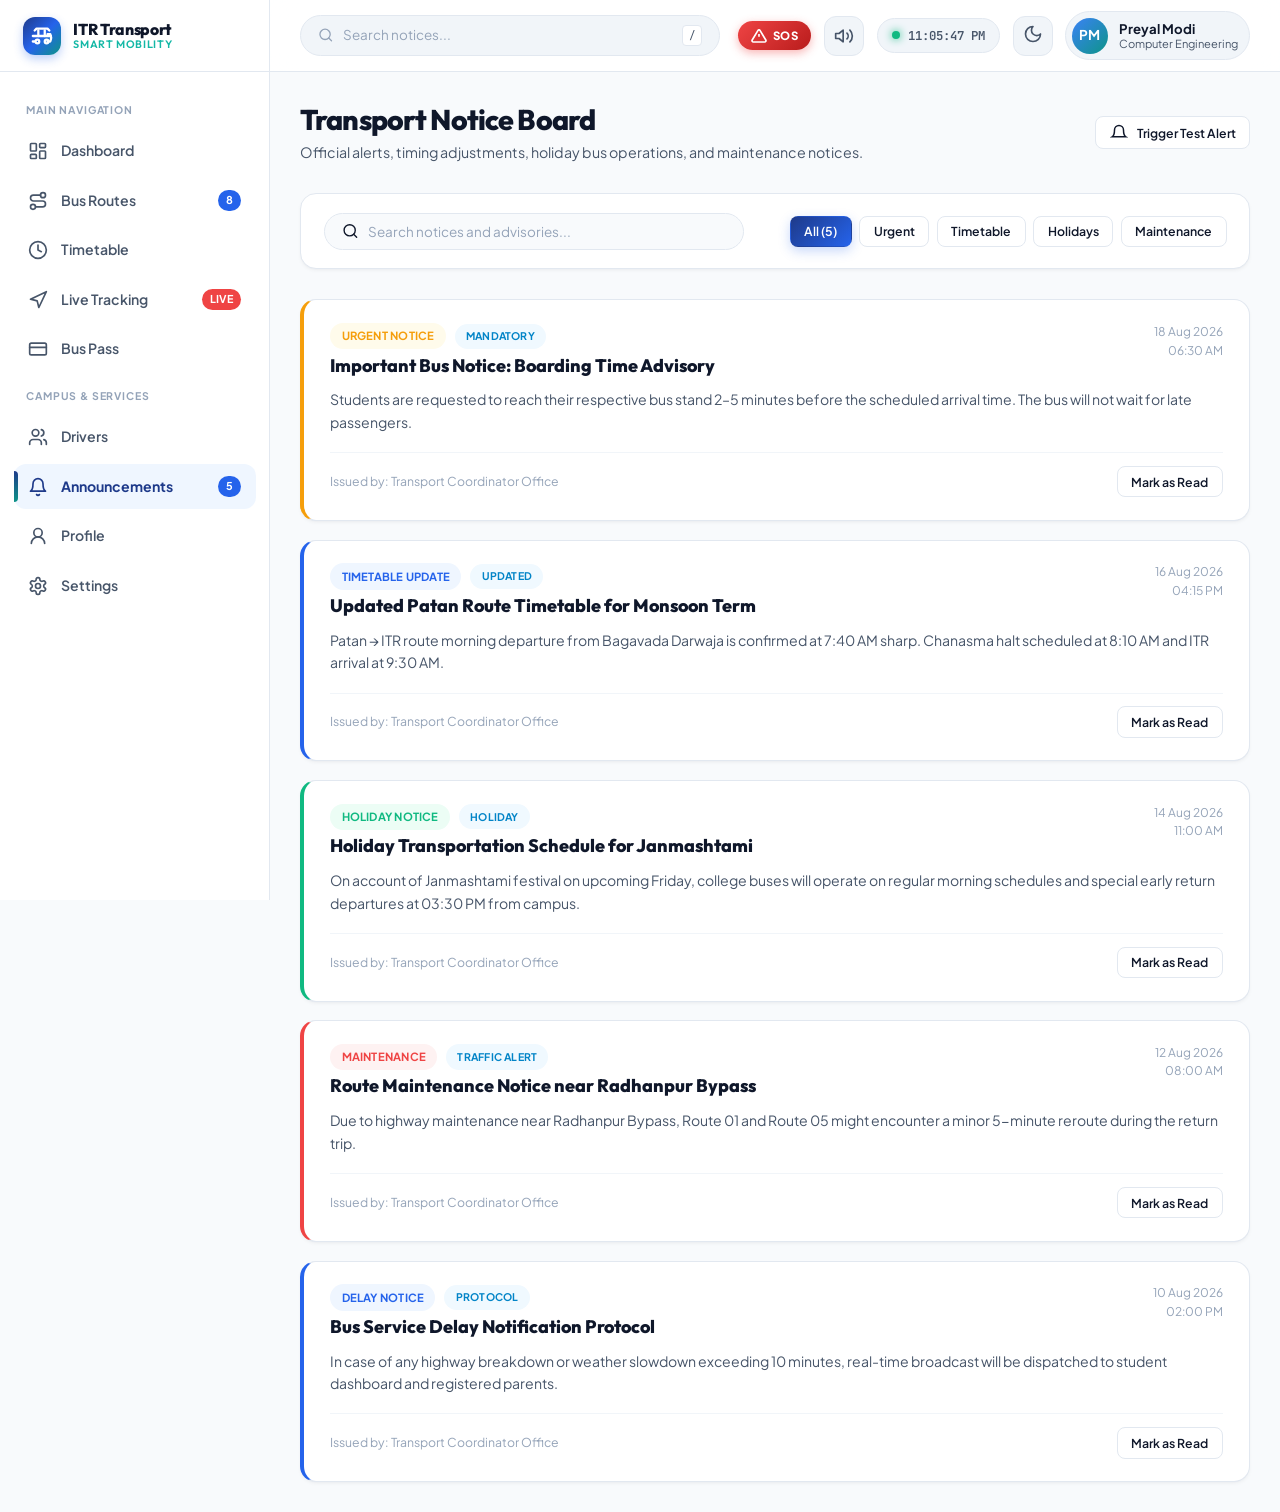
==== announcements.html @ 376e0df1 "Baseline: original Smart College Transport" ====
<!DOCTYPE html>
<html lang="en">
<head>
    <meta charset="UTF-8">
    <meta name="viewport" content="width=device-width, initial-scale=1.0">
    <title>Transport Announcements - Smart College Transport Management</title>
    <meta name="description" content="Official college bus transportation circulars, timetable revisions, route advisories, and holiday schedules.">
    
    <!-- CSS Stylesheets -->
    <link rel="stylesheet" href="css/style.css">
    <link rel="stylesheet" href="css/dashboard.css">
    <link rel="stylesheet" href="css/responsive.css">
</head>
<body>
    <div class="app-container">
        <!-- Sidebar Navigation -->
        <aside class="sidebar">
            <div class="sidebar-header">
                <a href="index.html" class="brand-badge">
                    <div class="brand-icon">
                        <svg xmlns="http://www.w3.org/2000/svg" width="22" height="22" viewBox="0 0 24 24" fill="none" stroke="currentColor" stroke-width="2.5" stroke-linecap="round" stroke-linejoin="round"><path d="M8 6v6"></path><path d="M15 6v6"></path><path d="M2 12h19.6"></path><path d="M18 18h3s.5-1.7.8-2.8c.1-.4.2-.8.2-1.2 0-.4-.1-.8-.2-1.2l-.8-2.8H18"></path><path d="M4 18H2"></path><path d="m4 6 2-2h12l2 2"></path><circle cx="7" cy="18" r="2"></circle><circle cx="17" cy="18" r="2"></circle></svg>
                    </div>
                    <div class="brand-text">
                        <span class="brand-title">ITR Transport</span>
                        <span class="brand-subtitle">Smart Mobility</span>
                    </div>
                </a>
            </div>

            <nav class="sidebar-nav">
                <div class="nav-section-title">Main Navigation</div>
                <a href="index.html" class="nav-link">
                    <svg xmlns="http://www.w3.org/2000/svg" width="20" height="20" viewBox="0 0 24 24" fill="none" stroke="currentColor" stroke-width="2" stroke-linecap="round" stroke-linejoin="round"><rect width="7" height="9" x="3" y="3" rx="1"></rect><rect width="7" height="5" x="14" y="3" rx="1"></rect><rect width="7" height="9" x="14" y="12" rx="1"></rect><rect width="7" height="5" x="3" y="16" rx="1"></rect></svg>
                    <span>Dashboard</span>
                </a>
                <a href="routes.html" class="nav-link">
                    <svg xmlns="http://www.w3.org/2000/svg" width="20" height="20" viewBox="0 0 24 24" fill="none" stroke="currentColor" stroke-width="2" stroke-linecap="round" stroke-linejoin="round"><circle cx="6" cy="19" r="3"></circle><path d="M9 19h8.5a3.5 3.5 0 0 0 0-7h-11a3.5 3.5 0 0 1 0-7H15"></path><circle cx="18" cy="5" r="3"></circle></svg>
                    <span>Bus Routes</span>
                    <span class="nav-badge">8</span>
                </a>
                <a href="timetable.html" class="nav-link">
                    <svg xmlns="http://www.w3.org/2000/svg" width="20" height="20" viewBox="0 0 24 24" fill="none" stroke="currentColor" stroke-width="2" stroke-linecap="round" stroke-linejoin="round"><circle cx="12" cy="12" r="10"></circle><polyline points="12 6 12 12 16 14"></polyline></svg>
                    <span>Timetable</span>
                </a>
                <a href="tracking.html" class="nav-link">
                    <svg xmlns="http://www.w3.org/2000/svg" width="20" height="20" viewBox="0 0 24 24" fill="none" stroke="currentColor" stroke-width="2" stroke-linecap="round" stroke-linejoin="round"><polygon points="3 11 22 2 13 21 11 13 3 11"></polygon></svg>
                    <span>Live Tracking</span>
                    <span class="nav-badge live-pulse">LIVE</span>
                </a>
                <a href="bus-pass.html" class="nav-link">
                    <svg xmlns="http://www.w3.org/2000/svg" width="20" height="20" viewBox="0 0 24 24" fill="none" stroke="currentColor" stroke-width="2" stroke-linecap="round" stroke-linejoin="round"><rect width="20" height="14" x="2" y="5" rx="2"></rect><line x1="2" x2="22" y1="10" y2="10"></line></svg>
                    <span>Bus Pass</span>
                </a>

                <div class="nav-section-title">Campus & Services</div>
                <a href="drivers.html" class="nav-link">
                    <svg xmlns="http://www.w3.org/2000/svg" width="20" height="20" viewBox="0 0 24 24" fill="none" stroke="currentColor" stroke-width="2" stroke-linecap="round" stroke-linejoin="round"><path d="M16 21v-2a4 4 0 0 0-4-4H6a4 4 0 0 0-4 4v2"></path><circle cx="9" cy="7" r="4"></circle><path d="M22 21v-2a4 4 0 0 0-3-3.87"></path><path d="M16 3.13a4 4 0 0 1 0 7.75"></path></svg>
                    <span>Drivers</span>
                </a>
                <a href="announcements.html" class="nav-link active">
                    <svg xmlns="http://www.w3.org/2000/svg" width="20" height="20" viewBox="0 0 24 24" fill="none" stroke="currentColor" stroke-width="2" stroke-linecap="round" stroke-linejoin="round"><path d="M6 8a6 6 0 0 1 12 0c0 7 3 9 3 9H3s3-2 3-9"></path><path d="M10.3 21a1.94 1.94 0 0 0 3.4 0"></path></svg>
                    <span>Announcements</span>
                    <span class="nav-badge">5</span>
                </a>
                <a href="profile.html" class="nav-link">
                    <svg xmlns="http://www.w3.org/2000/svg" width="20" height="20" viewBox="0 0 24 24" fill="none" stroke="currentColor" stroke-width="2" stroke-linecap="round" stroke-linejoin="round"><circle cx="12" cy="8" r="5"></circle><path d="M20 21a8 8 0 1 0-16 0"></path></svg>
                    <span>Profile</span>
                </a>
                <a href="settings.html" class="nav-link">
                    <svg xmlns="http://www.w3.org/2000/svg" width="20" height="20" viewBox="0 0 24 24" fill="none" stroke="currentColor" stroke-width="2" stroke-linecap="round" stroke-linejoin="round"><path d="M12.22 2h-.44a2 2 0 0 0-2 2v.18a2 2 0 0 1-1 1.73l-.43.25a2 2 0 0 1-2 0l-.15-.08a2 2 0 0 0-2.73.73l-.22.38a2 2 0 0 0 .73 2.73l.15.1a2 2 0 0 1 1 1.72v.51a2 2 0 0 1-1 1.74l-.15.09a2 2 0 0 0-.73 2.73l.22.38a2 2 0 0 0 2.73.73l.15-.08a2 2 0 0 1 2 0l.43.25a2 2 0 0 1 1 1.73V20a2 2 0 0 0 2 2h.44a2 2 0 0 0 2-2v-.18a2 2 0 0 1 1-1.73l.43-.25a2 2 0 0 1 2 0l.15.08a2 2 0 0 0 2.73-.73l.22-.39a2 2 0 0 0-.73-2.73l-.15-.08a2 2 0 0 1-1-1.74v-.5a2 2 0 0 1 1-1.74l.15-.09a2 2 0 0 0 .73-2.73l-.22-.38a2 2 0 0 0-2.73-.73l-.15.08a2 2 0 0 1-2 0l-.43-.25a2 2 0 0 1-1-1.73V4a2 2 0 0 0-2-2z"></path><circle cx="12" cy="12" r="3"></circle></svg>
                    <span>Settings</span>
                </a>
            </nav>
        </aside>

        <!-- Main Content -->
        <div class="main-wrapper">
            <!-- Header -->
            <header class="top-header">
                <div class="header-left">
                    <button class="menu-toggle-btn" aria-label="Toggle Navigation Menu">
                        <svg xmlns="http://www.w3.org/2000/svg" width="22" height="22" viewBox="0 0 24 24" fill="none" stroke="currentColor" stroke-width="2" stroke-linecap="round" stroke-linejoin="round"><line x1="4" x2="20" y1="12" y2="12"></line><line x1="4" x2="20" y1="6" y2="6"></line><line x1="4" x2="20" y1="18" y2="18"></line></svg>
                    </button>
                    <div class="global-search-bar trigger-search-modal">
                        <div class="search-input-wrapper">
                            <svg xmlns="http://www.w3.org/2000/svg" width="18" height="18" viewBox="0 0 24 24" fill="none" stroke="currentColor" stroke-width="2" stroke-linecap="round" stroke-linejoin="round" class="search-icon"><circle cx="11" cy="11" r="8"></circle><path d="m21 21-4.3-4.3"></path></svg>
                            <span class="search-input" style="color: var(--text-subtle);">Search notices...</span>
                            <span class="search-shortcut">/</span>
                        </div>
                    </div>
                </div>

                <div class="header-right">
                    <!-- SOS Safety Button -->
                    <button class="sos-header-btn trigger-sos-modal" aria-label="Emergency SOS">
                        <svg xmlns="http://www.w3.org/2000/svg" width="16" height="16" viewBox="0 0 24 24" fill="none" stroke="currentColor" stroke-width="2.5"><path d="M10.29 3.86 1.82 18a2 2 0 0 0 1.71 3h16.94a2 2 0 0 0 1.71-3L13.71 3.86a2 2 0 0 0-3.42 0z"></path><line x1="12" y1="9" x2="12" y2="13"></line><line x1="12" y1="17" x2="12.01" y2="17"></line></svg>
                        <span>SOS</span>
                    </button>

                    <!-- Audio Synth Mute Toggle -->
                    <button id="headerAudioToggleBtn" class="header-action-btn" aria-label="Toggle Sound & Voice">
                        <svg xmlns="http://www.w3.org/2000/svg" width="20" height="20" viewBox="0 0 24 24" fill="none" stroke="currentColor" stroke-width="2" stroke-linecap="round" stroke-linejoin="round"><polygon points="11 5 6 9 2 9 2 15 6 15 11 19 11 5"></polygon><path d="M15.54 8.46a5 5 0 0 1 0 7.07"></path></svg>
                    </button>

                    <div class="live-clock-pill">
                        <span class="pulse-dot"></span>
                        <span id="liveClockDisplay">07:40:00 AM</span>
                    </div>
                    <button class="header-action-btn theme-toggle-btn" aria-label="Toggle Theme">
                        <span class="theme-icon">
                            <svg xmlns="http://www.w3.org/2000/svg" width="20" height="20" viewBox="0 0 24 24" fill="none" stroke="currentColor" stroke-width="2" stroke-linecap="round" stroke-linejoin="round"><path d="M12 3a6 6 0 0 0 9 9 9 9 0 1 1-9-9Z"></path></svg>
                        </span>
                    </button>
                    <a href="profile.html" class="header-profile-btn">
                        <div class="avatar-circle header-student-avatar">PM</div>
                        <div class="profile-meta">
                            <div class="profile-name header-student-name">Preyal Modi</div>
                            <div class="profile-role header-student-role">Computer Engineering</div>
                        </div>
                    </a>
                </div>
            </header>

            <!-- Announcements Page Body -->
            <main class="page-content">
                <div class="page-header">
                    <div class="page-title-group">
                        <h1>
                            <span>Transport Notice Board</span>
                        </h1>
                        <p class="page-subtitle">Official alerts, timing adjustments, holiday bus operations, and maintenance notices.</p>
                    </div>

                    <div class="page-actions">
                        <button onclick="if(window.AppAudio) AppAudio.playArrivalChime(); showToast('Notification Test', 'Sample push notification received successfully!', 'success');" class="btn btn-secondary btn-sm">
                            <svg xmlns="http://www.w3.org/2000/svg" width="16" height="16" viewBox="0 0 24 24" fill="none" stroke="currentColor" stroke-width="2"><path d="M6 8a6 6 0 0 1 12 0c0 7 3 9 3 9H3s3-2 3-9"></path></svg>
                            <span>Trigger Test Alert</span>
                        </button>
                    </div>
                </div>

                <!-- Category Filters & Search -->
                <div class="card" style="margin-bottom: 2rem;">
                    <div class="card-body" style="padding: 1.25rem 1.5rem; display: flex; gap: 1rem; flex-wrap: wrap; align-items: center; justify-content: space-between;">
                        <div class="search-input-wrapper" style="flex: 1; max-width: 420px; background: var(--bg-base);">
                            <svg xmlns="http://www.w3.org/2000/svg" width="18" height="18" viewBox="0 0 24 24" fill="none" stroke="currentColor" stroke-width="2" stroke-linecap="round" stroke-linejoin="round"><circle cx="11" cy="11" r="8"></circle><path d="m21 21-4.3-4.3"></path></svg>
                            <input type="text" id="announcementSearchInput" class="search-input" placeholder="Search notices and advisories...">
                        </div>

                        <div style="display: flex; gap: 0.5rem; flex-wrap: wrap;" id="categoryFilterBtns">
                            <button class="btn btn-sm btn-primary cat-btn" data-cat="all">All (5)</button>
                            <button class="btn btn-sm btn-secondary cat-btn" data-cat="Urgent Notice">Urgent</button>
                            <button class="btn btn-sm btn-secondary cat-btn" data-cat="Timetable Update">Timetable</button>
                            <button class="btn btn-sm btn-secondary cat-btn" data-cat="Holiday Notice">Holidays</button>
                            <button class="btn btn-sm btn-secondary cat-btn" data-cat="Maintenance">Maintenance</button>
                        </div>
                    </div>
                </div>

                <!-- Announcements List -->
                <div id="announcementsListContainer" style="display: flex; flex-direction: column; gap: 1.25rem;">
                    <!-- Populated by JS below -->
                </div>
            </main>
        </div>
    </div>

    <!-- Scripts -->
    <script src="js/storage.js"></script>
    <script src="js/audio.js"></script>
    <script src="js/app.js"></script>
    <script>
        document.addEventListener('DOMContentLoaded', () => {
            const announcements = AppStorage.getAnnouncements();
            const container = document.getElementById('announcementsListContainer');
            const searchInput = document.getElementById('announcementSearchInput');
            const catBtns = document.querySelectorAll('.cat-btn');

            let currentCat = 'all';

            function renderAnnouncements(list) {
                if (!container) return;

                if (list.length === 0) {
                    container.innerHTML = `
                        <div style="padding: 3rem; text-align: center; color: var(--text-muted); background: var(--bg-surface); border: 1px dashed var(--border-color); border-radius: var(--radius-lg);">
                            No announcements found for this filter.
                        </div>
                    `;
                    return;
                }

                container.innerHTML = list.map(item => {
                    let borderCol = '#2563eb';
                    let badgeClass = 'badge-primary';

                    if (item.priority === 'High') {
                        borderCol = '#f59e0b';
                        badgeClass = 'badge-warning';
                    } else if (item.type === 'success') {
                        borderCol = '#10b981';
                        badgeClass = 'badge-success';
                    } else if (item.type === 'alert') {
                        borderCol = '#ef4444';
                        badgeClass = 'badge-danger';
                    }

                    return `
                        <div class="card" style="border-left: 4px solid ${borderCol};">
                            <div class="card-body" style="padding: 1.5rem 1.75rem;">
                                <div style="display: flex; align-items: flex-start; justify-content: space-between; gap: 1rem; margin-bottom: 0.75rem; flex-wrap: wrap;">
                                    <div>
                                        <div style="display: flex; align-items: center; gap: 0.6rem; margin-bottom: 0.35rem;">
                                            <span class="badge ${badgeClass}">${item.category}</span>
                                            <span class="badge badge-info" style="font-size: 0.7rem;">${item.badge}</span>
                                        </div>
                                        <h3 style="font-size: 1.2rem; font-weight: 800; color: var(--text-main);">${item.title}</h3>
                                    </div>
                                    <div style="font-size: 0.8rem; color: var(--text-subtle); text-align: right;">
                                        <div>${item.date}</div>
                                        <div>${item.time}</div>
                                    </div>
                                </div>

                                <p style="font-size: 0.94rem; color: var(--text-muted); line-height: 1.6; margin-bottom: 1.25rem;">
                                    ${item.content}
                                </p>

                                <div style="display: flex; align-items: center; justify-content: space-between; border-top: 1px solid var(--border-light); padding-top: 0.85rem; font-size: 0.82rem; color: var(--text-subtle);">
                                    <span>Issued by: Transport Coordinator Office</span>
                                    <button class="btn btn-secondary btn-sm" onclick="if(window.AppAudio) AppAudio.playClick(); showToast('Announcement Saved', 'Saved notice ${item.id} to your read list', 'success')">
                                        Mark as Read
                                    </button>
                                </div>
                            </div>
                        </div>
                    `;
                }).join('');
            }

            function filterAnnouncements() {
                const query = (searchInput ? searchInput.value : '').toLowerCase().trim();
                const filtered = announcements.filter(item => {
                    const matchesCat = currentCat === 'all' || item.category === currentCat;
                    const matchesQuery = item.title.toLowerCase().includes(query) || item.content.toLowerCase().includes(query);
                    return matchesCat && matchesQuery;
                });
                renderAnnouncements(filtered);
            }

            catBtns.forEach(btn => {
                btn.addEventListener('click', () => {
                    if (window.AppAudio) AppAudio.playClick();
                    catBtns.forEach(b => b.classList.replace('btn-primary', 'btn-secondary'));
                    btn.classList.replace('btn-secondary', 'btn-primary');
                    currentCat = btn.getAttribute('data-cat');
                    filterAnnouncements();
                });
            });

            if (searchInput) searchInput.addEventListener('input', filterAnnouncements);

            renderAnnouncements(announcements);
        });
    </script>
</body>
</html>
---- css/style.css ----
/* ==========================================================================
   Smart College Transport Management System - Main Design System
   Modern, Professional, Clean UI with Light/Dark Mode Support
   ========================================================================== */

@import url('https://fonts.googleapis.com/css2?family=Outfit:wght@400;500;600;700;800&family=Plus+Jakarta+Sans:wght@400;500;600;700&family=JetBrains+Mono:wght@400;500;600&display=swap');

:root {
    /* Brand Colors - Sophisticated College Navy & Electric Emerald */
    --primary: #1e3a8a;
    --primary-light: #2563eb;
    --primary-subtle: #eff6ff;
    --primary-border: #bfdbfe;
    
    --accent: #0d9488;
    --accent-light: #14b8a6;
    --accent-subtle: #f0fdfa;
    
    --success: #10b981;
    --success-bg: #ecfdf5;
    --warning: #f59e0b;
    --warning-bg: #fffbeb;
    --danger: #ef4444;
    --danger-bg: #fef2f2;
    --info: #0284c7;
    --info-bg: #f0f9ff;

    /* Theme Neutral Scales (Light Mode Default) */
    --bg-base: #f8fafc;
    --bg-surface: #ffffff;
    --bg-surface-elevated: #ffffff;
    --bg-muted: #f1f5f9;
    --bg-subtle: #e2e8f0;

    --text-main: #0f172a;
    --text-muted: #475569;
    --text-subtle: #94a3b8;
    --text-inverse: #ffffff;

    --border-color: #e2e8f0;
    --border-light: #f1f5f9;
    --border-focus: #3b82f6;

    /* Shadows */
    --shadow-xs: 0 1px 2px 0 rgba(15, 23, 42, 0.04);
    --shadow-sm: 0 2px 4px -1px rgba(15, 23, 42, 0.06), 0 1px 2px -1px rgba(15, 23, 42, 0.04);
    --shadow-md: 0 6px 12px -2px rgba(15, 23, 42, 0.06), 0 3px 6px -3px rgba(15, 23, 42, 0.04);
    --shadow-lg: 0 12px 24px -4px rgba(15, 23, 42, 0.08), 0 6px 12px -6px rgba(15, 23, 42, 0.05);
    --shadow-glow: 0 0 20px rgba(37, 99, 235, 0.2);

    /* Radii */
    --radius-sm: 8px;
    --radius-md: 12px;
    --radius-lg: 16px;
    --radius-xl: 22px;
    --radius-full: 9999px;

    /* Typography */
    --font-heading: 'Outfit', -apple-system, BlinkMacSystemFont, 'Segoe UI', Roboto, sans-serif;
    --font-body: 'Plus Jakarta Sans', -apple-system, BlinkMacSystemFont, 'Segoe UI', Roboto, sans-serif;
    --font-mono: 'JetBrains Mono', monospace;

    /* Layout Dimensions */
    --sidebar-width: 270px;
    --sidebar-collapsed-width: 80px;
    --header-height: 72px;
    --transition-fast: 0.18s ease;
    --transition-base: 0.28s ease;
}

/* Dark Mode Overrides */
[data-theme="dark"] {
    --primary: #3b82f6;
    --primary-light: #60a5fa;
    --primary-subtle: rgba(59, 130, 246, 0.12);
    --primary-border: rgba(59, 130, 246, 0.3);

    --accent: #2dd4bf;
    --accent-light: #5eead4;
    --accent-subtle: rgba(45, 212, 191, 0.12);

    --bg-base: #0b0f19;
    --bg-surface: #111827;
    --bg-surface-elevated: #1e293b;
    --bg-muted: #1e293b;
    --bg-subtle: #334155;

    --text-main: #f8fafc;
    --text-muted: #94a3b8;
    --text-subtle: #64748b;
    --text-inverse: #0f172a;

    --border-color: #1e293b;
    --border-light: #1e293b;
    --border-focus: #60a5fa;

    --shadow-xs: 0 1px 2px 0 rgba(0, 0, 0, 0.4);
    --shadow-sm: 0 2px 6px -1px rgba(0, 0, 0, 0.45);
    --shadow-md: 0 8px 16px -2px rgba(0, 0, 0, 0.5);
    --shadow-lg: 0 16px 32px -4px rgba(0, 0, 0, 0.6);
    --shadow-glow: 0 0 24px rgba(59, 130, 246, 0.3);

    --success-bg: rgba(16, 185, 129, 0.15);
    --warning-bg: rgba(245, 158, 11, 0.15);
    --danger-bg: rgba(239, 68, 68, 0.15);
    --info-bg: rgba(2, 132, 199, 0.15);
}

/* ==========================================================================
   CSS Reset & Base
   ========================================================================== */
*, *::before, *::after {
    box-sizing: border-box;
    margin: 0;
    padding: 0;
}

html {
    font-size: 15px;
    scroll-behavior: smooth;
    -webkit-text-size-adjust: 100%;
}

body {
    font-family: var(--font-body);
    background-color: var(--bg-base);
    color: var(--text-main);
    line-height: 1.55;
    min-height: 100vh;
    display: flex;
    overflow-x: hidden;
    transition: background-color var(--transition-base), color var(--transition-base);
}

a {
    color: inherit;
    text-decoration: none;
}

button {
    font-family: inherit;
    cursor: pointer;
    border: none;
    background: none;
    outline: none;
}

input, select, textarea {
    font-family: inherit;
    font-size: inherit;
    color: inherit;
    background: transparent;
    border: none;
    outline: none;
}

h1, h2, h3, h4, h5, h6 {
    font-family: var(--font-heading);
    font-weight: 700;
    line-height: 1.25;
    color: var(--text-main);
}

/* ==========================================================================
   Layout Shell
   ========================================================================== */
.app-container {
    display: flex;
    width: 100%;
    min-height: 100vh;
    position: relative;
}

/* --------------------------------------------------------------------------
   Sidebar Navigation
   -------------------------------------------------------------------------- */
.sidebar {
    width: var(--sidebar-width);
    background-color: var(--bg-surface);
    border-right: 1px solid var(--border-color);
    display: flex;
    flex-direction: column;
    position: fixed;
    top: 0;
    bottom: 0;
    left: 0;
    z-index: 100;
    transition: transform var(--transition-base), width var(--transition-base), background-color var(--transition-base);
}

.sidebar-header {
    height: var(--header-height);
    padding: 0 1.5rem;
    display: flex;
    align-items: center;
    justify-content: space-between;
    border-bottom: 1px solid var(--border-color);
}

.brand-badge {
    display: flex;
    align-items: center;
    gap: 0.85rem;
    font-weight: 700;
    font-size: 1.15rem;
    font-family: var(--font-heading);
    color: var(--text-main);
}

.brand-icon {
    width: 38px;
    height: 38px;
    border-radius: var(--radius-md);
    background: linear-gradient(135deg, #1e3a8a 0%, #2563eb 50%, #0d9488 100%);
    display: flex;
    align-items: center;
    justify-content: center;
    color: #ffffff;
    box-shadow: 0 4px 10px rgba(37, 99, 235, 0.3);
    flex-shrink: 0;
}

.brand-text {
    display: flex;
    flex-direction: column;
    line-height: 1.15;
}

.brand-title {
    font-weight: 800;
    letter-spacing: -0.02em;
    font-size: 1.05rem;
}

.brand-subtitle {
    font-size: 0.72rem;
    font-weight: 600;
    color: var(--accent-light);
    letter-spacing: 0.06em;
    text-transform: uppercase;
}

.sidebar-nav {
    flex: 1;
    overflow-y: auto;
    padding: 1.25rem 0.9rem;
    display: flex;
    flex-direction: column;
    gap: 0.35rem;
}

.nav-section-title {
    font-size: 0.7rem;
    font-weight: 700;
    letter-spacing: 0.08em;
    text-transform: uppercase;
    color: var(--text-subtle);
    padding: 0.75rem 0.85rem 0.35rem;
}

.nav-link {
    display: flex;
    align-items: center;
    gap: 0.85rem;
    padding: 0.75rem 0.95rem;
    border-radius: var(--radius-md);
    color: var(--text-muted);
    font-weight: 600;
    font-size: 0.94rem;
    transition: all var(--transition-fast);
    position: relative;
}

.nav-link svg {
    width: 20px;
    height: 20px;
    stroke-width: 2;
    transition: transform var(--transition-fast);
}

.nav-link:hover {
    color: var(--primary-light);
    background-color: var(--primary-subtle);
    transform: translateX(3px);
}

.nav-link.active {
    color: var(--primary);
    background-color: var(--primary-subtle);
    font-weight: 700;
}

[data-theme="dark"] .nav-link.active {
    color: #60a5fa;
    background-color: rgba(59, 130, 246, 0.16);
}

.nav-link.active::before {
    content: '';
    position: absolute;
    left: 0;
    top: 15%;
    height: 70%;
    width: 4px;
    border-radius: 0 4px 4px 0;
    background: linear-gradient(to bottom, var(--primary), var(--accent));
}

.nav-badge {
    margin-left: auto;
    padding: 0.15rem 0.55rem;
    font-size: 0.72rem;
    font-weight: 700;
    border-radius: var(--radius-full);
    background-color: var(--primary-light);
    color: #ffffff;
}

.nav-badge.live-pulse {
    background-color: var(--danger);
    position: relative;
}

.sidebar-footer {
    padding: 1.1rem 1.25rem;
    border-top: 1px solid var(--border-color);
    display: flex;
    flex-direction: column;
    gap: 0.85rem;
}

.sidebar-driver-assist {
    background: linear-gradient(135deg, rgba(37, 99, 235, 0.08), rgba(13, 148, 136, 0.08));
    border: 1px dashed var(--primary-border);
    border-radius: var(--radius-md);
    padding: 0.75rem;
    display: flex;
    align-items: center;
    gap: 0.75rem;
}

.sidebar-driver-assist .help-icon {
    width: 32px;
    height: 32px;
    border-radius: var(--radius-sm);
    background-color: var(--primary-subtle);
    color: var(--primary-light);
    display: flex;
    align-items: center;
    justify-content: center;
    flex-shrink: 0;
}

.sidebar-driver-assist .help-info {
    font-size: 0.78rem;
    line-height: 1.2;
}

.sidebar-driver-assist .help-title {
    font-weight: 700;
    color: var(--text-main);
}

.sidebar-driver-assist .help-sub {
    color: var(--text-muted);
}

/* --------------------------------------------------------------------------
   Main Content Wrapper
   -------------------------------------------------------------------------- */
.main-wrapper {
    flex: 1;
    margin-left: var(--sidebar-width);
    min-height: 100vh;
    display: flex;
    flex-direction: column;
    transition: margin-left var(--transition-base);
}

/* --------------------------------------------------------------------------
   Top Navbar / Header
   -------------------------------------------------------------------------- */
.top-header {
    height: var(--header-height);
    background-color: var(--bg-surface);
    border-bottom: 1px solid var(--border-color);
    position: sticky;
    top: 0;
    z-index: 90;
    display: flex;
    align-items: center;
    justify-content: space-between;
    padding: 0 2rem;
    backdrop-filter: blur(12px);
    background-color: rgba(255, 255, 255, 0.88);
}

[data-theme="dark"] .top-header {
    background-color: rgba(17, 24, 39, 0.88);
}

.header-left {
    display: flex;
    align-items: center;
    gap: 1.25rem;
    flex: 1;
    max-width: 600px;
}

.menu-toggle-btn {
    display: none;
    width: 40px;
    height: 40px;
    border-radius: var(--radius-md);
    background-color: var(--bg-muted);
    color: var(--text-main);
    align-items: center;
    justify-content: center;
    transition: background-color var(--transition-fast);
}

.menu-toggle-btn:hover {
    background-color: var(--bg-subtle);
}

.global-search-bar {
    position: relative;
    width: 100%;
    max-width: 420px;
}

.search-input-wrapper {
    display: flex;
    align-items: center;
    background-color: var(--bg-muted);
    border: 1px solid var(--border-color);
    border-radius: var(--radius-full);
    padding: 0.55rem 1.15rem;
    gap: 0.65rem;
    transition: all var(--transition-fast);
    cursor: pointer;
}

.search-input-wrapper:hover,
.search-input-wrapper:focus-within {
    border-color: var(--primary-light);
    background-color: var(--bg-surface);
    box-shadow: 0 0 0 3px var(--primary-subtle);
}

.search-icon {
    width: 18px;
    height: 18px;
    color: var(--text-subtle);
}

.search-input {
    width: 100%;
    font-size: 0.9rem;
    color: var(--text-main);
}

.search-input::placeholder {
    color: var(--text-subtle);
}

.search-shortcut {
    font-size: 0.72rem;
    font-family: var(--font-mono);
    background-color: var(--bg-surface);
    border: 1px solid var(--border-color);
    border-radius: 4px;
    padding: 0.1rem 0.4rem;
    color: var(--text-muted);
}

.header-right {
    display: flex;
    align-items: center;
    gap: 0.85rem;
}

.live-clock-pill {
    display: flex;
    align-items: center;
    gap: 0.5rem;
    background-color: var(--bg-muted);
    border: 1px solid var(--border-color);
    border-radius: var(--radius-full);
    padding: 0.45rem 0.95rem;
    font-size: 0.82rem;
    font-weight: 600;
    color: var(--text-muted);
    font-family: var(--font-mono);
}

.live-clock-pill .pulse-dot {
    width: 8px;
    height: 8px;
    border-radius: 50%;
    background-color: var(--success);
    box-shadow: 0 0 8px var(--success);
    animation: livePulse 2s infinite;
}

@keyframes livePulse {
    0% { transform: scale(0.95); opacity: 0.8; }
    50% { transform: scale(1.3); opacity: 1; }
    100% { transform: scale(0.95); opacity: 0.8; }
}

.header-action-btn {
    width: 40px;
    height: 40px;
    border-radius: var(--radius-md);
    background-color: var(--bg-muted);
    border: 1px solid var(--border-color);
    color: var(--text-muted);
    display: flex;
    align-items: center;
    justify-content: center;
    position: relative;
    transition: all var(--transition-fast);
}

.header-action-btn:hover {
    color: var(--primary-light);
    background-color: var(--primary-subtle);
    border-color: var(--primary-border);
}

.header-action-btn .btn-badge {
    position: absolute;
    top: 6px;
    right: 6px;
    width: 8px;
    height: 8px;
    background-color: var(--danger);
    border-radius: 50%;
    box-shadow: 0 0 6px var(--danger);
}

/* SOS Emergency Button in Header */
.sos-header-btn {
    background: linear-gradient(135deg, #ef4444, #b91c1c);
    color: #ffffff !important;
    font-weight: 800;
    font-size: 0.76rem;
    letter-spacing: 0.05em;
    padding: 0.45rem 0.85rem;
    border-radius: var(--radius-full);
    display: inline-flex;
    align-items: center;
    gap: 0.4rem;
    box-shadow: 0 3px 10px rgba(239, 68, 68, 0.4);
    animation: sosGlow 2s infinite;
    cursor: pointer;
}

@keyframes sosGlow {
    0% { box-shadow: 0 0 0 0 rgba(239, 68, 68, 0.7); }
    70% { box-shadow: 0 0 0 10px rgba(239, 68, 68, 0); }
    100% { box-shadow: 0 0 0 0 rgba(239, 68, 68, 0); }
}

.header-profile-btn {
    display: flex;
    align-items: center;
    gap: 0.75rem;
    padding: 0.35rem 0.75rem 0.35rem 0.35rem;
    border-radius: var(--radius-full);
    background-color: var(--bg-muted);
    border: 1px solid var(--border-color);
    transition: all var(--transition-fast);
    cursor: pointer;
}

.header-profile-btn:hover {
    border-color: var(--primary-light);
    background-color: var(--primary-subtle);
}

.avatar-circle {
    width: 36px;
    height: 36px;
    border-radius: 50%;
    background: linear-gradient(135deg, #3b82f6, #0d9488);
    display: flex;
    align-items: center;
    justify-content: center;
    color: #ffffff;
    font-weight: 700;
    font-size: 0.9rem;
}

.profile-meta {
    text-align: left;
    line-height: 1.2;
}

.profile-name {
    font-size: 0.88rem;
    font-weight: 700;
    color: var(--text-main);
}

.profile-role {
    font-size: 0.74rem;
    color: var(--text-muted);
}

/* --------------------------------------------------------------------------
   Page Content Area
   -------------------------------------------------------------------------- */
.page-content {
    flex: 1;
    padding: 2rem;
    max-width: 1440px;
    margin: 0 auto;
    width: 100%;
}

.page-header {
    display: flex;
    align-items: center;
    justify-content: space-between;
    margin-bottom: 2rem;
    flex-wrap: wrap;
    gap: 1rem;
}

.page-title-group h1 {
    font-size: 1.9rem;
    font-weight: 800;
    letter-spacing: -0.03em;
    display: flex;
    align-items: center;
    gap: 0.75rem;
}

.page-subtitle {
    font-size: 0.95rem;
    color: var(--text-muted);
    margin-top: 0.25rem;
}

.page-actions {
    display: flex;
    align-items: center;
    gap: 0.85rem;
    flex-wrap: wrap;
}

/* --------------------------------------------------------------------------
   Buttons & UI Elements
   -------------------------------------------------------------------------- */
.btn {
    display: inline-flex;
    align-items: center;
    justify-content: center;
    gap: 0.6rem;
    padding: 0.65rem 1.35rem;
    border-radius: var(--radius-md);
    font-size: 0.92rem;
    font-weight: 600;
    transition: all var(--transition-fast);
    border: 1px solid transparent;
    cursor: pointer;
}

.btn svg {
    width: 18px;
    height: 18px;
}

.btn-primary {
    background: linear-gradient(135deg, #1e3a8a 0%, #2563eb 100%);
    color: #ffffff;
    box-shadow: 0 4px 12px rgba(37, 99, 235, 0.25);
}

.btn-primary:hover {
    box-shadow: 0 6px 16px rgba(37, 99, 235, 0.4);
    transform: translateY(-1px);
}

.btn-secondary {
    background-color: var(--bg-surface);
    border-color: var(--border-color);
    color: var(--text-main);
}

.btn-secondary:hover {
    background-color: var(--bg-muted);
    border-color: var(--primary-border);
    color: var(--primary-light);
}

.btn-accent {
    background: linear-gradient(135deg, #0d9488 0%, #14b8a6 100%);
    color: #ffffff;
    box-shadow: 0 4px 12px rgba(13, 148, 136, 0.25);
}

.btn-accent:hover {
    box-shadow: 0 6px 16px rgba(13, 148, 136, 0.4);
    transform: translateY(-1px);
}

.btn-sm {
    padding: 0.45rem 0.9rem;
    font-size: 0.82rem;
    border-radius: var(--radius-sm);
}

/* --------------------------------------------------------------------------
   Badges
   -------------------------------------------------------------------------- */
.badge {
    display: inline-flex;
    align-items: center;
    gap: 0.35rem;
    padding: 0.3rem 0.75rem;
    border-radius: var(--radius-full);
    font-size: 0.75rem;
    font-weight: 700;
    letter-spacing: 0.02em;
    text-transform: uppercase;
}

.badge-success {
    background-color: var(--success-bg);
    color: var(--success);
}

.badge-warning {
    background-color: var(--warning-bg);
    color: var(--warning);
}

.badge-danger {
    background-color: var(--danger-bg);
    color: var(--danger);
}

.badge-info {
    background-color: var(--info-bg);
    color: var(--info);
}

.badge-primary {
    background-color: var(--primary-subtle);
    color: var(--primary-light);
}

/* --------------------------------------------------------------------------
   Cards
   -------------------------------------------------------------------------- */
.card {
    background-color: var(--bg-surface);
    border: 1px solid var(--border-color);
    border-radius: var(--radius-lg);
    box-shadow: var(--shadow-sm);
    transition: all var(--transition-fast);
    position: relative;
    overflow: hidden;
}

.card:hover {
    box-shadow: var(--shadow-md);
}

.card-header {
    padding: 1.25rem 1.5rem;
    border-bottom: 1px solid var(--border-color);
    display: flex;
    align-items: center;
    justify-content: space-between;
}

.card-title {
    font-size: 1.15rem;
    font-weight: 700;
    display: flex;
    align-items: center;
    gap: 0.6rem;
}

.card-body {
    padding: 1.5rem;
}

/* --------------------------------------------------------------------------
   Toast Notifications System
   -------------------------------------------------------------------------- */
.toast-container {
    position: fixed;
    bottom: 2rem;
    right: 2rem;
    z-index: 9999;
    display: flex;
    flex-direction: column;
    gap: 0.75rem;
    pointer-events: none;
}

.toast {
    background-color: var(--bg-surface-elevated);
    border: 1px solid var(--border-color);
    box-shadow: var(--shadow-lg);
    border-radius: var(--radius-md);
    padding: 1rem 1.25rem;
    display: flex;
    align-items: center;
    gap: 0.85rem;
    min-width: 320px;
    max-width: 440px;
    pointer-events: auto;
    animation: toastSlideIn 0.3s cubic-bezier(0.16, 1, 0.3, 1);
    transition: opacity 0.25s ease, transform 0.25s ease;
}

@keyframes toastSlideIn {
    from {
        transform: translateY(20px);
        opacity: 0;
    }
    to {
        transform: translateY(0);
        opacity: 1;
    }
}

.toast-icon {
    width: 32px;
    height: 32px;
    border-radius: var(--radius-sm);
    display: flex;
    align-items: center;
    justify-content: center;
    flex-shrink: 0;
}

.toast-info .toast-icon { background-color: var(--info-bg); color: var(--info); }
.toast-success .toast-icon { background-color: var(--success-bg); color: var(--success); }
.toast-warning .toast-icon { background-color: var(--warning-bg); color: var(--warning); }
.toast-danger .toast-icon { background-color: var(--danger-bg); color: var(--danger); }

.toast-content {
    flex: 1;
}

.toast-title {
    font-weight: 700;
    font-size: 0.9rem;
    margin-bottom: 0.15rem;
}

.toast-message {
    font-size: 0.82rem;
    color: var(--text-muted);
}

.toast-close-btn {
    color: var(--text-subtle);
    padding: 0.2rem;
    cursor: pointer;
}

/* --------------------------------------------------------------------------
   Global Search Modal & Common Modals
   -------------------------------------------------------------------------- */
.modal-backdrop, .search-modal-backdrop {
    position: fixed;
    inset: 0;
    background-color: rgba(15, 23, 42, 0.65);
    backdrop-filter: blur(5px);
    z-index: 1000;
    display: flex;
    align-items: center;
    justify-content: center;
    padding: 1.5rem;
    opacity: 0;
    visibility: hidden;
    transition: all 0.25s ease;
}

.modal-backdrop.active, .search-modal-backdrop.active {
    opacity: 1;
    visibility: visible;
}

.modal-card, .search-modal {
    background-color: var(--bg-surface);
    border: 1px solid var(--border-color);
    border-radius: var(--radius-xl);
    width: 100%;
    max-width: 640px;
    box-shadow: var(--shadow-lg);
    overflow: hidden;
    transform: translateY(-20px) scale(0.98);
    transition: transform 0.25s cubic-bezier(0.16, 1, 0.3, 1);
}

.modal-backdrop.active .modal-card, .search-modal-backdrop.active .search-modal {
    transform: translateY(0) scale(1);
}

.modal-header, .search-modal-header {
    display: flex;
    align-items: center;
    justify-content: space-between;
    padding: 1.25rem 1.5rem;
    border-bottom: 1px solid var(--border-color);
}

.search-modal-input {
    flex: 1;
    font-size: 1.1rem;
    font-weight: 500;
    color: var(--text-main);
}

.search-modal-results {
    max-height: 420px;
    overflow-y: auto;
    padding: 1rem;
    display: flex;
    flex-direction: column;
    gap: 0.5rem;
}

.search-result-item {
    padding: 0.85rem 1rem;
    border-radius: var(--radius-md);
    background-color: var(--bg-muted);
    border: 1px solid var(--border-color);
    display: flex;
    align-items: center;
    justify-content: space-between;
    transition: all var(--transition-fast);
    cursor: pointer;
}

.search-result-item:hover {
    background-color: var(--primary-subtle);
    border-color: var(--primary-border);
    transform: translateX(4px);
}

.search-modal-footer {
    padding: 0.85rem 1.5rem;
    background-color: var(--bg-muted);
    border-top: 1px solid var(--border-color);
    display: flex;
    align-items: center;
    justify-content: space-between;
    font-size: 0.78rem;
    color: var(--text-muted);
}

/* --------------------------------------------------------------------------
   Seat Layout Heatmap Modal
   -------------------------------------------------------------------------- */
.bus-seat-grid {
    display: grid;
    grid-template-columns: repeat(4, 1fr) 20px repeat(2, 1fr);
    gap: 0.65rem;
    max-width: 480px;
    margin: 1.5rem auto;
    padding: 1.5rem;
    background: var(--bg-muted);
    border-radius: var(--radius-lg);
    border: 1px solid var(--border-color);
}

.seat-box {
    width: 38px;
    height: 42px;
    border-radius: var(--radius-sm);
    display: flex;
    flex-direction: column;
    align-items: center;
    justify-content: center;
    font-size: 0.68rem;
    font-weight: 700;
    font-family: var(--font-mono);
    cursor: pointer;
    transition: all var(--transition-fast);
    border: 1.5px solid transparent;
}

.seat-box.occupied {
    background-color: #ef4444;
    color: #ffffff;
    border-color: #dc2626;
}

.seat-box.available {
    background-color: #10b981;
    color: #ffffff;
    border-color: #059669;
}

.seat-box.reserved {
    background-color: #8b5cf6;
    color: #ffffff;
    border-color: #7c3aed;
}

.seat-box.driver-seat {
    background-color: #1e3a8a;
    color: #ffffff;
    grid-column: 1 / span 2;
    width: 100%;
}

.seat-aisle {
    width: 20px;
}

/* --------------------------------------------------------------------------
   Print Styles (Optimized for Digital Bus Pass)
   -------------------------------------------------------------------------- */
@media print {
    .sidebar, .top-header, .page-actions, .toast-container, .quick-actions-bar, .no-print, .sos-header-btn {
        display: none !important;
    }
    .main-wrapper {
        margin-left: 0 !important;
        background: #ffffff !important;
    }
    .page-content {
        padding: 0 !important;
    }
    body {
        background: #ffffff !important;
        color: #000000 !important;
    }
}
---- css/dashboard.css ----
/* ==========================================================================
   Smart College Transport Management System - Dashboard Styles
   ========================================================================== */

/* --------------------------------------------------------------------------
   Notice Banner
   -------------------------------------------------------------------------- */
.notice-banner {
    background: linear-gradient(135deg, rgba(245, 158, 11, 0.12) 0%, rgba(239, 68, 68, 0.08) 100%);
    border: 1px solid rgba(245, 158, 11, 0.35);
    border-radius: var(--radius-lg);
    padding: 1.15rem 1.5rem;
    margin-bottom: 2rem;
    display: flex;
    align-items: flex-start;
    gap: 1.25rem;
    position: relative;
    overflow: hidden;
}

.notice-banner::before {
    content: '';
    position: absolute;
    left: 0;
    top: 0;
    bottom: 0;
    width: 5px;
    background: linear-gradient(to bottom, #f59e0b, #ef4444);
}

.notice-icon-box {
    width: 42px;
    height: 42px;
    border-radius: var(--radius-md);
    background-color: #f59e0b;
    color: #ffffff;
    display: flex;
    align-items: center;
    justify-content: center;
    flex-shrink: 0;
    box-shadow: 0 4px 10px rgba(245, 158, 11, 0.3);
}

.notice-content {
    flex: 1;
}

.notice-header-row {
    display: flex;
    align-items: center;
    gap: 0.75rem;
    margin-bottom: 0.3rem;
}

.notice-tag {
    font-size: 0.72rem;
    font-weight: 800;
    text-transform: uppercase;
    letter-spacing: 0.05em;
    background-color: rgba(245, 158, 11, 0.2);
    color: #d97706;
    padding: 0.15rem 0.6rem;
    border-radius: var(--radius-full);
}

[data-theme="dark"] .notice-tag {
    color: #fbbf24;
}

.notice-title {
    font-size: 1rem;
    font-weight: 700;
    color: var(--text-main);
}

.notice-text {
    font-size: 0.92rem;
    color: var(--text-muted);
    line-height: 1.5;
}

.notice-close-btn {
    color: var(--text-subtle);
    padding: 0.35rem;
    border-radius: var(--radius-sm);
    transition: all var(--transition-fast);
}

.notice-close-btn:hover {
    color: var(--text-main);
    background-color: rgba(0, 0, 0, 0.05);
}

/* --------------------------------------------------------------------------
   Statistics Grid
   -------------------------------------------------------------------------- */
.stats-grid {
    display: grid;
    grid-template-columns: repeat(4, 1fr);
    gap: 1.5rem;
    margin-bottom: 2rem;
}

.stat-card {
    background-color: var(--bg-surface);
    border: 1px solid var(--border-color);
    border-radius: var(--radius-lg);
    padding: 1.4rem 1.5rem;
    display: flex;
    align-items: center;
    justify-content: space-between;
    box-shadow: var(--shadow-sm);
    transition: all var(--transition-fast);
    position: relative;
    overflow: hidden;
}

.stat-card:hover {
    transform: translateY(-3px);
    box-shadow: var(--shadow-md);
    border-color: var(--primary-border);
}

.stat-card::after {
    content: '';
    position: absolute;
    right: -20px;
    bottom: -20px;
    width: 80px;
    height: 80px;
    border-radius: 50%;
    background-color: var(--primary-subtle);
    opacity: 0.5;
    pointer-events: none;
}

.stat-info {
    display: flex;
    flex-direction: column;
}

.stat-label {
    font-size: 0.82rem;
    font-weight: 600;
    color: var(--text-muted);
    text-transform: uppercase;
    letter-spacing: 0.04em;
    margin-bottom: 0.35rem;
}

.stat-value {
    font-size: 2.1rem;
    font-weight: 800;
    font-family: var(--font-heading);
    color: var(--text-main);
    line-height: 1;
}

.stat-trend {
    display: flex;
    align-items: center;
    gap: 0.35rem;
    font-size: 0.78rem;
    font-weight: 600;
    color: var(--success);
    margin-top: 0.5rem;
}

.stat-icon-wrapper {
    width: 52px;
    height: 52px;
    border-radius: var(--radius-md);
    display: flex;
    align-items: center;
    justify-content: center;
    flex-shrink: 0;
}

.stat-card.stat-buses .stat-icon-wrapper { background-color: rgba(37, 99, 235, 0.12); color: #2563eb; }
.stat-card.stat-routes .stat-icon-wrapper { background-color: rgba(13, 148, 136, 0.12); color: #0d9488; }
.stat-card.stat-trips .stat-icon-wrapper { background-color: rgba(245, 158, 11, 0.12); color: #f59e0b; }
.stat-card.stat-students .stat-icon-wrapper { background-color: rgba(139, 92, 246, 0.12); color: #8b5cf6; }

/* --------------------------------------------------------------------------
   Dashboard Layout Grid (Main 2 Column Area)
   -------------------------------------------------------------------------- */
.dashboard-grid {
    display: grid;
    grid-template-columns: 1.35fr 1fr;
    gap: 2rem;
    margin-bottom: 2rem;
}

/* --------------------------------------------------------------------------
   Upcoming Bus Hero Card
   -------------------------------------------------------------------------- */
.upcoming-bus-card {
    background: linear-gradient(135deg, #1e3a8a 0%, #1e40af 60%, #0f766e 100%);
    border-radius: var(--radius-xl);
    padding: 2rem;
    color: #ffffff;
    box-shadow: 0 12px 28px -6px rgba(30, 58, 138, 0.4);
    position: relative;
    overflow: hidden;
}

.upcoming-bus-card::before {
    content: '';
    position: absolute;
    top: -50%;
    right: -20%;
    width: 380px;
    height: 380px;
    border-radius: 50%;
    background: radial-gradient(circle, rgba(255, 255, 255, 0.15) 0%, rgba(255, 255, 255, 0) 70%);
    pointer-events: none;
}

.upcoming-header {
    display: flex;
    align-items: center;
    justify-content: space-between;
    margin-bottom: 1.5rem;
    position: relative;
    z-index: 1;
}

.upcoming-badge-row {
    display: flex;
    align-items: center;
    gap: 0.75rem;
}

.route-tag-pill {
    background-color: rgba(255, 255, 255, 0.2);
    backdrop-filter: blur(8px);
    padding: 0.35rem 0.85rem;
    border-radius: var(--radius-full);
    font-size: 0.75rem;
    font-weight: 700;
    letter-spacing: 0.05em;
    text-transform: uppercase;
}

.route-status-pill {
    display: flex;
    align-items: center;
    gap: 0.4rem;
    background-color: rgba(16, 185, 129, 0.25);
    border: 1px solid rgba(16, 185, 129, 0.4);
    padding: 0.35rem 0.85rem;
    border-radius: var(--radius-full);
    font-size: 0.75rem;
    font-weight: 700;
    color: #6ee7b7;
}

.route-status-pill .live-dot {
    width: 6px;
    height: 6px;
    background-color: #34d399;
    border-radius: 50%;
    box-shadow: 0 0 6px #34d399;
}

.route-title-large {
    font-size: 1.9rem;
    font-weight: 800;
    letter-spacing: -0.02em;
    margin-bottom: 0.35rem;
    color: #ffffff;
}

.bus-meta-row {
    display: flex;
    align-items: center;
    gap: 1.25rem;
    font-size: 0.92rem;
    color: rgba(255, 255, 255, 0.85);
    margin-bottom: 1.75rem;
}

.bus-meta-item {
    display: flex;
    align-items: center;
    gap: 0.45rem;
}

.bus-number-badge {
    background-color: #ffffff;
    color: #1e3a8a;
    font-family: var(--font-mono);
    font-weight: 700;
    font-size: 0.85rem;
    padding: 0.2rem 0.65rem;
    border-radius: var(--radius-sm);
    box-shadow: 0 2px 6px rgba(0, 0, 0, 0.15);
}

/* Next Stop & Countdown Box */
.next-stop-countdown-box {
    background: rgba(255, 255, 255, 0.12);
    backdrop-filter: blur(12px);
    border: 1px solid rgba(255, 255, 255, 0.2);
    border-radius: var(--radius-lg);
    padding: 1.35rem 1.5rem;
    display: grid;
    grid-template-columns: 1.2fr 1fr;
    gap: 1.5rem;
    align-items: center;
    margin-bottom: 1.5rem;
    position: relative;
    z-index: 1;
}

.next-stop-info {
    display: flex;
    flex-direction: column;
}

.next-stop-label {
    font-size: 0.76rem;
    font-weight: 600;
    text-transform: uppercase;
    letter-spacing: 0.06em;
    color: rgba(255, 255, 255, 0.7);
    margin-bottom: 0.25rem;
}

.next-stop-name {
    font-size: 1.25rem;
    font-weight: 800;
    color: #ffffff;
    line-height: 1.2;
    margin-bottom: 0.4rem;
}

.next-stop-time-details {
    font-size: 0.84rem;
    color: rgba(255, 255, 255, 0.85);
    display: flex;
    gap: 0.85rem;
}

.countdown-wrapper {
    display: flex;
    flex-direction: column;
    align-items: flex-end;
    text-align: right;
}

.countdown-label {
    font-size: 0.76rem;
    font-weight: 600;
    text-transform: uppercase;
    letter-spacing: 0.06em;
    color: rgba(255, 255, 255, 0.7);
    margin-bottom: 0.25rem;
}

.countdown-timer {
    font-family: var(--font-mono);
    font-size: 1.9rem;
    font-weight: 800;
    color: #fef08a;
    letter-spacing: 0.02em;
    text-shadow: 0 0 12px rgba(254, 240, 138, 0.4);
    line-height: 1;
}

.upcoming-card-footer {
    display: flex;
    align-items: center;
    justify-content: space-between;
    gap: 1rem;
    position: relative;
    z-index: 1;
}

.live-indicator-badge {
    font-size: 0.8rem;
    color: rgba(255, 255, 255, 0.8);
    display: flex;
    align-items: center;
    gap: 0.5rem;
}

.track-now-btn {
    background-color: #ffffff;
    color: #1e3a8a;
    font-weight: 700;
    padding: 0.65rem 1.35rem;
    border-radius: var(--radius-md);
    box-shadow: 0 4px 12px rgba(0, 0, 0, 0.2);
    display: inline-flex;
    align-items: center;
    gap: 0.5rem;
    transition: all var(--transition-fast);
}

.track-now-btn:hover {
    background-color: #f0fdfa;
    color: #0d9488;
    transform: translateY(-2px);
    box-shadow: 0 6px 16px rgba(0, 0, 0, 0.25);
}

/* --------------------------------------------------------------------------
   Quick Actions Section
   -------------------------------------------------------------------------- */
.quick-actions-bar {
    display: grid;
    grid-template-columns: repeat(4, 1fr);
    gap: 1.25rem;
    margin-bottom: 2rem;
}

.action-card {
    background-color: var(--bg-surface);
    border: 1px solid var(--border-color);
    border-radius: var(--radius-lg);
    padding: 1.25rem;
    display: flex;
    flex-direction: column;
    align-items: flex-start;
    gap: 0.75rem;
    box-shadow: var(--shadow-sm);
    transition: all var(--transition-fast);
    text-decoration: none;
}

.action-card:hover {
    transform: translateY(-3px);
    box-shadow: var(--shadow-md);
    border-color: var(--primary-light);
    background-color: var(--primary-subtle);
}

.action-icon {
    width: 44px;
    height: 44px;
    border-radius: var(--radius-md);
    display: flex;
    align-items: center;
    justify-content: center;
    color: #ffffff;
}

.action-card.action-timetable .action-icon { background: linear-gradient(135deg, #2563eb, #3b82f6); }
.action-card.action-tracking .action-icon { background: linear-gradient(135deg, #0d9488, #14b8a6); }
.action-card.action-pass .action-icon { background: linear-gradient(135deg, #8b5cf6, #a855f7); }
.action-card.action-routes .action-icon { background: linear-gradient(135deg, #f59e0b, #fbbf24); }

.action-title {
    font-size: 0.98rem;
    font-weight: 700;
    color: var(--text-main);
}

.action-desc {
    font-size: 0.8rem;
    color: var(--text-muted);
    line-height: 1.35;
}

/* --------------------------------------------------------------------------
   Mini Timetable / Stops Preview
   -------------------------------------------------------------------------- */
.stops-preview-list {
    display: flex;
    flex-direction: column;
    gap: 0.65rem;
    max-height: 380px;
    overflow-y: auto;
    padding-right: 0.35rem;
}

.stop-preview-item {
    display: flex;
    align-items: center;
    justify-content: space-between;
    padding: 0.75rem 1rem;
    border-radius: var(--radius-md);
    background-color: var(--bg-muted);
    border: 1px solid var(--border-color);
    transition: all var(--transition-fast);
}

.stop-preview-item:hover {
    background-color: var(--primary-subtle);
    border-color: var(--primary-border);
}

.stop-preview-item.current-target {
    border-color: var(--primary-light);
    background-color: var(--primary-subtle);
    box-shadow: 0 0 0 1px var(--primary-light);
}

.stop-preview-left {
    display: flex;
    align-items: center;
    gap: 0.85rem;
}

.stop-dot {
    width: 10px;
    height: 10px;
    border-radius: 50%;
    background-color: var(--text-subtle);
}

.stop-preview-item.passed .stop-dot {
    background-color: var(--success);
}

.stop-preview-item.current-target .stop-dot {
    background-color: var(--primary-light);
    box-shadow: 0 0 8px var(--primary-light);
    animation: livePulse 1.5s infinite;
}

.stop-name-text {
    font-weight: 600;
    font-size: 0.9rem;
    color: var(--text-main);
}

.stop-time-badge {
    font-family: var(--font-mono);
    font-size: 0.82rem;
    font-weight: 600;
    color: var(--primary-light);
    background-color: var(--bg-surface);
    padding: 0.2rem 0.55rem;
    border-radius: var(--radius-sm);
    border: 1px solid var(--border-color);
}

/* --------------------------------------------------------------------------
   Driver Quick Profile Snapshot
   -------------------------------------------------------------------------- */
.driver-snapshot-card {
    display: flex;
    align-items: center;
    gap: 1.25rem;
    padding: 1.25rem;
    background-color: var(--bg-muted);
    border-radius: var(--radius-lg);
    border: 1px solid var(--border-color);
}

.driver-avatar-box {
    width: 58px;
    height: 58px;
    border-radius: var(--radius-md);
    background: linear-gradient(135deg, #1e3a8a, #0d9488);
    display: flex;
    align-items: center;
    justify-content: center;
    color: #ffffff;
    font-size: 1.4rem;
    font-weight: 800;
    flex-shrink: 0;
}

.driver-snapshot-info {
    flex: 1;
}

.driver-snapshot-name {
    font-weight: 800;
    font-size: 1.05rem;
    color: var(--text-main);
    display: flex;
    align-items: center;
    gap: 0.5rem;
}

.driver-snapshot-sub {
    font-size: 0.82rem;
    color: var(--text-muted);
    margin-top: 0.15rem;
}

.driver-snapshot-badge {
    display: inline-flex;
    align-items: center;
    gap: 0.25rem;
    font-size: 0.74rem;
    font-weight: 700;
    color: var(--success);
    background-color: var(--success-bg);
    padding: 0.15rem 0.55rem;
    border-radius: var(--radius-full);
    margin-top: 0.35rem;
}
---- css/responsive.css ----
/* ==========================================================================
   Smart College Transport Management System - Responsive Styles
   Mobile-first adaptations, hamburger menu, grid collapse, touch-friendly UI
   ========================================================================== */

/* --------------------------------------------------------------------------
   Laptops & Medium Tablets (max-width: 1200px)
   -------------------------------------------------------------------------- */
@media (max-width: 1200px) {
    .stats-grid {
        grid-template-columns: repeat(2, 1fr);
    }

    .dashboard-grid {
        grid-template-columns: 1fr;
    }

    .quick-actions-bar {
        grid-template-columns: repeat(2, 1fr);
    }
}

/* --------------------------------------------------------------------------
   Tablets & Small Screens (max-width: 992px)
   -------------------------------------------------------------------------- */
@media (max-width: 992px) {
    :root {
        --sidebar-width: 0px;
    }

    .sidebar {
        transform: translateX(-100%);
        width: 280px;
        box-shadow: var(--shadow-lg);
    }

    .sidebar.open {
        transform: translateX(0);
    }

    .main-wrapper {
        margin-left: 0;
        width: 100%;
    }

    .menu-toggle-btn {
        display: inline-flex;
    }

    .sidebar-overlay {
        position: fixed;
        inset: 0;
        background-color: rgba(15, 23, 42, 0.6);
        backdrop-filter: blur(3px);
        z-index: 95;
        opacity: 0;
        visibility: hidden;
        transition: all var(--transition-fast);
    }

    .sidebar-overlay.active {
        opacity: 1;
        visibility: visible;
    }

    .page-content {
        padding: 1.5rem 1rem;
    }

    .top-header {
        padding: 0 1rem;
    }

    .header-profile-btn .profile-meta {
        display: none;
    }

    .next-stop-countdown-box {
        grid-template-columns: 1fr;
        gap: 1rem;
    }

    .countdown-wrapper {
        align-items: flex-start;
        text-align: left;
    }
}

/* --------------------------------------------------------------------------
   Mobile Devices (max-width: 640px)
   -------------------------------------------------------------------------- */
@media (max-width: 640px) {
    html {
        font-size: 14px;
    }

    .stats-grid {
        grid-template-columns: 1fr;
        gap: 1rem;
    }

    .quick-actions-bar {
        grid-template-columns: 1fr;
        gap: 1rem;
    }

    .global-search-bar {
        display: none;
    }

    .page-header {
        flex-direction: column;
        align-items: flex-start;
        gap: 0.75rem;
    }

    .page-title-group h1 {
        font-size: 1.5rem;
    }

    .upcoming-bus-card {
        padding: 1.4rem;
    }

    .route-title-large {
        font-size: 1.4rem;
    }

    .upcoming-card-footer {
        flex-direction: column;
        align-items: stretch;
        gap: 0.75rem;
    }

    .track-now-btn {
        justify-content: center;
        width: 100%;
    }

    .toast-container {
        left: 1rem;
        right: 1rem;
        bottom: 1rem;
    }

    .toast {
        min-width: 100%;
        max-width: 100%;
    }

    /* Timetable Responsive Cards on Mobile */
    .timetable-table-wrapper {
        border: 0;
        background: transparent;
    }

    .timetable-table thead {
        display: none;
    }

    .timetable-table, .timetable-table tbody, .timetable-table tr, .timetable-table td {
        display: block;
        width: 100%;
    }

    .timetable-table tr {
        background-color: var(--bg-surface);
        border: 1px solid var(--border-color);
        border-radius: var(--radius-md);
        padding: 1rem;
        margin-bottom: 0.85rem;
        box-shadow: var(--shadow-xs);
    }

    .timetable-table td {
        display: flex;
        justify-content: space-between;
        align-items: center;
        padding: 0.4rem 0;
        border-bottom: 1px dashed var(--border-light);
    }

    .timetable-table td:last-child {
        border-bottom: none;
    }

    .timetable-table td::before {
        content: attr(data-label);
        font-weight: 700;
        color: var(--text-muted);
        font-size: 0.8rem;
        text-transform: uppercase;
    }
}
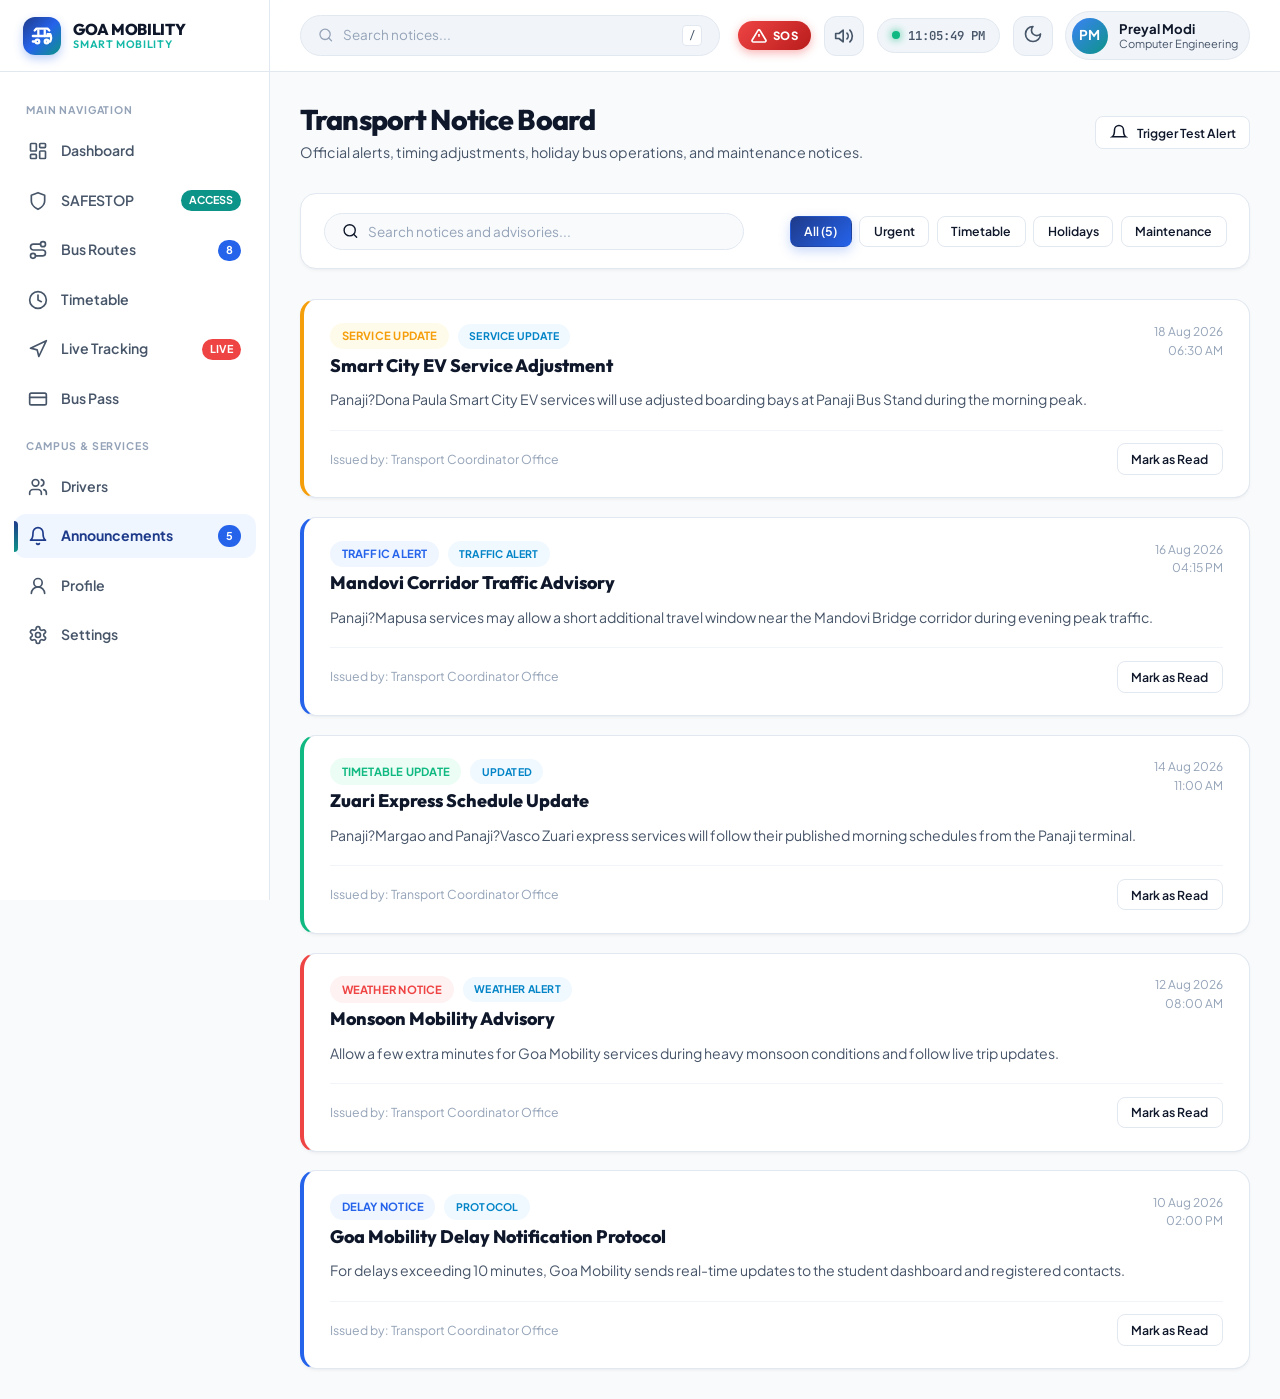
==== commit 52deaa51: "feat: migrate transport app to Goa SafeStop" ====
--- a/announcements.html
+++ b/announcements.html
@@ -3,7 +3,7 @@
 <head>
     <meta charset="UTF-8">
     <meta name="viewport" content="width=device-width, initial-scale=1.0">
-    <title>Transport Announcements - Smart College Transport Management</title>
+    <title>Transit Announcements | GOA MOBILITY</title>
     <meta name="description" content="Official college bus transportation circulars, timetable revisions, route advisories, and holiday schedules.">
     
     <!-- CSS Stylesheets -->
@@ -21,7 +21,7 @@
                         <svg xmlns="http://www.w3.org/2000/svg" width="22" height="22" viewBox="0 0 24 24" fill="none" stroke="currentColor" stroke-width="2.5" stroke-linecap="round" stroke-linejoin="round"><path d="M8 6v6"></path><path d="M15 6v6"></path><path d="M2 12h19.6"></path><path d="M18 18h3s.5-1.7.8-2.8c.1-.4.2-.8.2-1.2 0-.4-.1-.8-.2-1.2l-.8-2.8H18"></path><path d="M4 18H2"></path><path d="m4 6 2-2h12l2 2"></path><circle cx="7" cy="18" r="2"></circle><circle cx="17" cy="18" r="2"></circle></svg>
                     </div>
                     <div class="brand-text">
-                        <span class="brand-title">ITR Transport</span>
+                        <span class="brand-title">GOA MOBILITY</span>
                         <span class="brand-subtitle">Smart Mobility</span>
                     </div>
                 </a>
@@ -32,6 +32,11 @@
                 <a href="index.html" class="nav-link">
                     <svg xmlns="http://www.w3.org/2000/svg" width="20" height="20" viewBox="0 0 24 24" fill="none" stroke="currentColor" stroke-width="2" stroke-linecap="round" stroke-linejoin="round"><rect width="7" height="9" x="3" y="3" rx="1"></rect><rect width="7" height="5" x="14" y="3" rx="1"></rect><rect width="7" height="9" x="14" y="12" rx="1"></rect><rect width="7" height="5" x="3" y="16" rx="1"></rect></svg>
                     <span>Dashboard</span>
+                </a>
+                <a href="safestop.html" class="nav-link">
+                    <svg xmlns="http://www.w3.org/2000/svg" width="20" height="20" viewBox="0 0 24 24" fill="none" stroke="currentColor" stroke-width="2" stroke-linecap="round" stroke-linejoin="round"><path d="M12 22s8-4 8-10V5l-8-3-8 3v7c0 6 8 10 8 10z"></path></svg>
+                    <span>SAFESTOP</span>
+                    <span class="nav-badge" style="background: var(--accent); color: white;">ACCESS</span>
                 </a>
                 <a href="routes.html" class="nav-link">
                     <svg xmlns="http://www.w3.org/2000/svg" width="20" height="20" viewBox="0 0 24 24" fill="none" stroke="currentColor" stroke-width="2" stroke-linecap="round" stroke-linejoin="round"><circle cx="6" cy="19" r="3"></circle><path d="M9 19h8.5a3.5 3.5 0 0 0 0-7h-11a3.5 3.5 0 0 1 0-7H15"></path><circle cx="18" cy="5" r="3"></circle></svg>
--- a/css/style.css
+++ b/css/style.css
@@ -25,6 +25,14 @@
     --info: #0284c7;
     --info-bg: #f0f9ff;
 
+    /* SAFESTOP Boarding Confidence Tokens */
+    --confidence-high: #10b981;
+    --confidence-high-bg: #ecfdf5;
+    --confidence-moderate: #f59e0b;
+    --confidence-moderate-bg: #fffbeb;
+    --confidence-low: #ef4444;
+    --confidence-low-bg: #fef2f2;
+
     /* Theme Neutral Scales (Light Mode Default) */
     --bg-base: #f8fafc;
     --bg-surface: #ffffff;
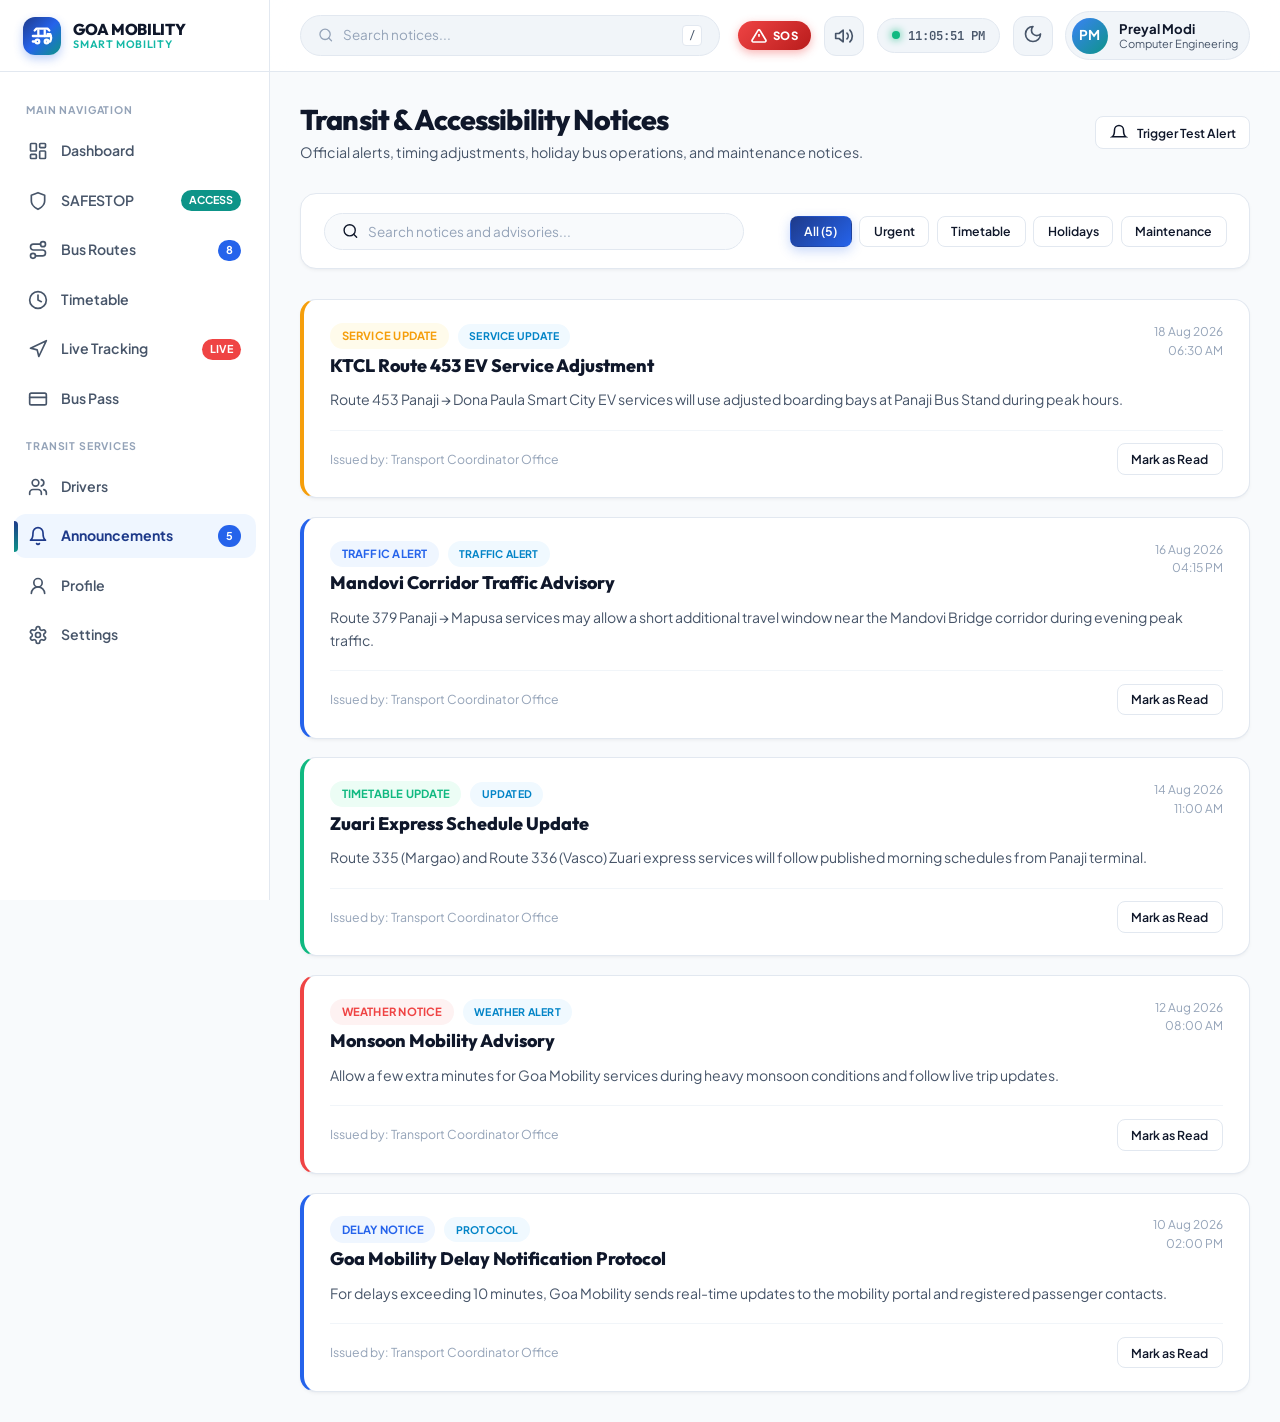
==== commit 75ff149e: "feat: align SAFESTOP with Goa transit data" ====
--- a/announcements.html
+++ b/announcements.html
@@ -3,8 +3,8 @@
 <head>
     <meta charset="UTF-8">
     <meta name="viewport" content="width=device-width, initial-scale=1.0">
-    <title>Transit Announcements | GOA MOBILITY</title>
-    <meta name="description" content="Official college bus transportation circulars, timetable revisions, route advisories, and holiday schedules.">
+    <title>Transit & Accessibility Notices | GOA MOBILITY</title>
+    <meta name="description" content="Official public transit circulars, timetable revisions, route advisories, and service notices.">
     
     <!-- CSS Stylesheets -->
     <link rel="stylesheet" href="css/style.css">
@@ -57,7 +57,7 @@
                     <span>Bus Pass</span>
                 </a>
 
-                <div class="nav-section-title">Campus & Services</div>
+                <div class="nav-section-title">Transit Services</div>
                 <a href="drivers.html" class="nav-link">
                     <svg xmlns="http://www.w3.org/2000/svg" width="20" height="20" viewBox="0 0 24 24" fill="none" stroke="currentColor" stroke-width="2" stroke-linecap="round" stroke-linejoin="round"><path d="M16 21v-2a4 4 0 0 0-4-4H6a4 4 0 0 0-4 4v2"></path><circle cx="9" cy="7" r="4"></circle><path d="M22 21v-2a4 4 0 0 0-3-3.87"></path><path d="M16 3.13a4 4 0 0 1 0 7.75"></path></svg>
                     <span>Drivers</span>
@@ -120,7 +120,7 @@
                         <div class="avatar-circle header-student-avatar">PM</div>
                         <div class="profile-meta">
                             <div class="profile-name header-student-name">Preyal Modi</div>
-                            <div class="profile-role header-student-role">Computer Engineering</div>
+                            <div class="profile-role header-student-role">Goa Commuter</div>
                         </div>
                     </a>
                 </div>
@@ -131,7 +131,7 @@
                 <div class="page-header">
                     <div class="page-title-group">
                         <h1>
-                            <span>Transport Notice Board</span>
+                            <span>Transit & Accessibility Notices</span>
                         </h1>
                         <p class="page-subtitle">Official alerts, timing adjustments, holiday bus operations, and maintenance notices.</p>
                     </div>
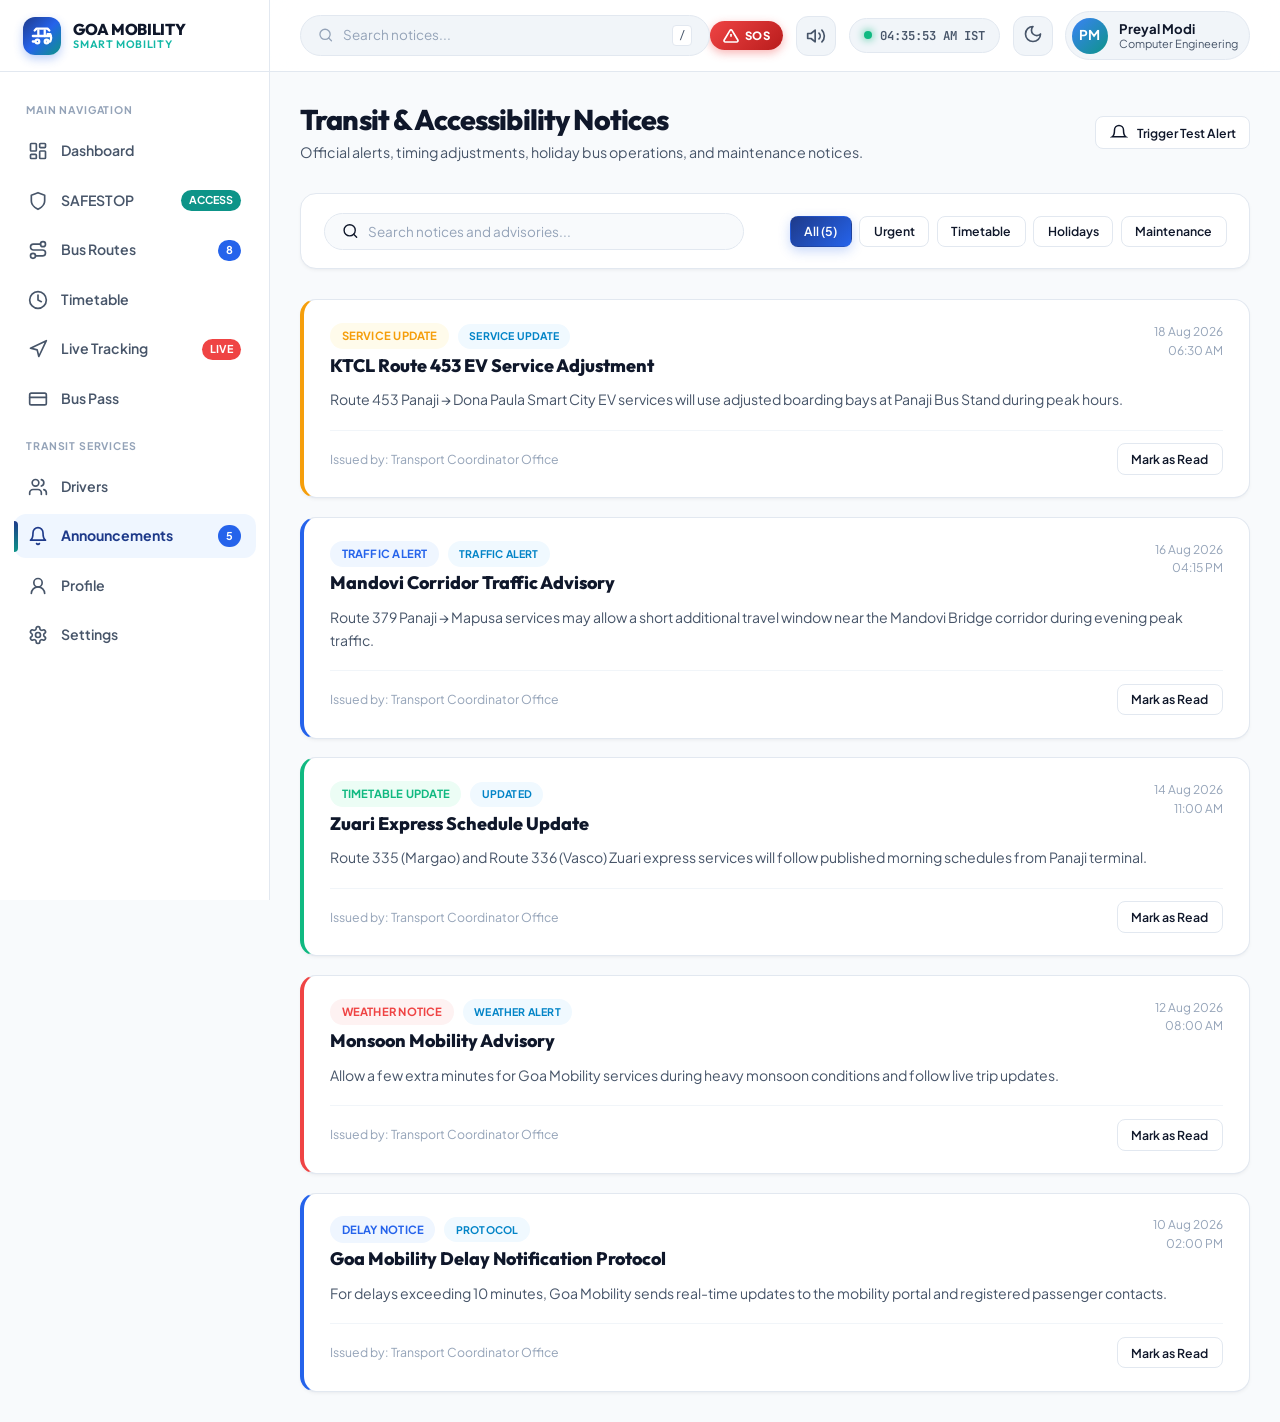
==== commit 09b0649e: "feat: add time-aware boarding demand estimates" ====
--- a/announcements.html
+++ b/announcements.html
@@ -172,6 +172,7 @@
 
     <!-- Scripts -->
     <script src="js/storage.js"></script>
+    <script src="js/time-util.js"></script>
     <script src="js/audio.js"></script>
     <script src="js/app.js"></script>
     <script>
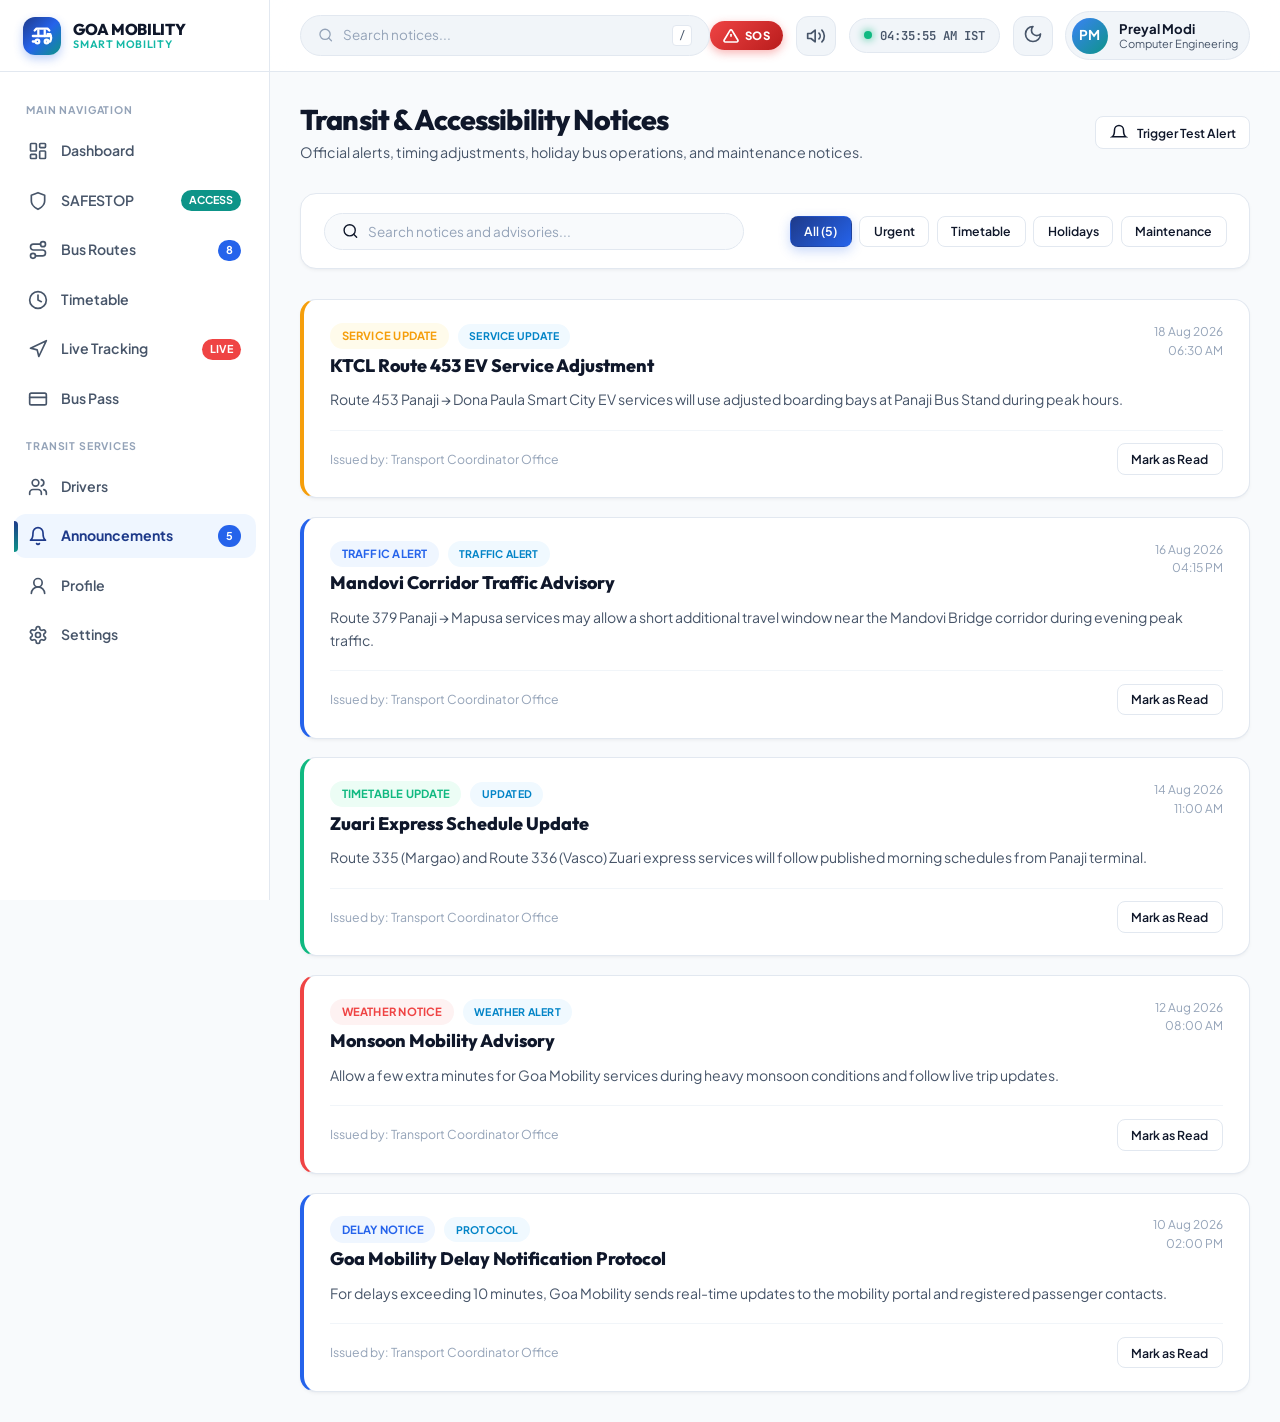
==== commit d050241d: "feat: complete SAFESTOP UI accessibility" ====
--- a/announcements.html
+++ b/announcements.html
@@ -83,7 +83,7 @@
             <!-- Header -->
             <header class="top-header">
                 <div class="header-left">
-                    <button class="menu-toggle-btn" aria-label="Toggle Navigation Menu">
+                    <button type="button" class="menu-toggle-btn" aria-label="Toggle Navigation Menu">
                         <svg xmlns="http://www.w3.org/2000/svg" width="22" height="22" viewBox="0 0 24 24" fill="none" stroke="currentColor" stroke-width="2" stroke-linecap="round" stroke-linejoin="round"><line x1="4" x2="20" y1="12" y2="12"></line><line x1="4" x2="20" y1="6" y2="6"></line><line x1="4" x2="20" y1="18" y2="18"></line></svg>
                     </button>
                     <div class="global-search-bar trigger-search-modal">
@@ -97,13 +97,13 @@
 
                 <div class="header-right">
                     <!-- SOS Safety Button -->
-                    <button class="sos-header-btn trigger-sos-modal" aria-label="Emergency SOS">
+                    <button type="button" class="sos-header-btn trigger-sos-modal" aria-label="Emergency SOS">
                         <svg xmlns="http://www.w3.org/2000/svg" width="16" height="16" viewBox="0 0 24 24" fill="none" stroke="currentColor" stroke-width="2.5"><path d="M10.29 3.86 1.82 18a2 2 0 0 0 1.71 3h16.94a2 2 0 0 0 1.71-3L13.71 3.86a2 2 0 0 0-3.42 0z"></path><line x1="12" y1="9" x2="12" y2="13"></line><line x1="12" y1="17" x2="12.01" y2="17"></line></svg>
                         <span>SOS</span>
                     </button>
 
                     <!-- Audio Synth Mute Toggle -->
-                    <button id="headerAudioToggleBtn" class="header-action-btn" aria-label="Toggle Sound & Voice">
+                    <button type="button" id="headerAudioToggleBtn" class="header-action-btn" aria-label="Toggle Sound & Voice">
                         <svg xmlns="http://www.w3.org/2000/svg" width="20" height="20" viewBox="0 0 24 24" fill="none" stroke="currentColor" stroke-width="2" stroke-linecap="round" stroke-linejoin="round"><polygon points="11 5 6 9 2 9 2 15 6 15 11 19 11 5"></polygon><path d="M15.54 8.46a5 5 0 0 1 0 7.07"></path></svg>
                     </button>
 
@@ -111,7 +111,7 @@
                         <span class="pulse-dot"></span>
                         <span id="liveClockDisplay">07:40:00 AM</span>
                     </div>
-                    <button class="header-action-btn theme-toggle-btn" aria-label="Toggle Theme">
+                    <button type="button" class="header-action-btn theme-toggle-btn" aria-label="Toggle Theme">
                         <span class="theme-icon">
                             <svg xmlns="http://www.w3.org/2000/svg" width="20" height="20" viewBox="0 0 24 24" fill="none" stroke="currentColor" stroke-width="2" stroke-linecap="round" stroke-linejoin="round"><path d="M12 3a6 6 0 0 0 9 9 9 9 0 1 1-9-9Z"></path></svg>
                         </span>
@@ -152,12 +152,12 @@
                             <input type="text" id="announcementSearchInput" class="search-input" placeholder="Search notices and advisories...">
                         </div>
 
-                        <div style="display: flex; gap: 0.5rem; flex-wrap: wrap;" id="categoryFilterBtns">
-                            <button class="btn btn-sm btn-primary cat-btn" data-cat="all">All (5)</button>
-                            <button class="btn btn-sm btn-secondary cat-btn" data-cat="Urgent Notice">Urgent</button>
-                            <button class="btn btn-sm btn-secondary cat-btn" data-cat="Timetable Update">Timetable</button>
-                            <button class="btn btn-sm btn-secondary cat-btn" data-cat="Holiday Notice">Holidays</button>
-                            <button class="btn btn-sm btn-secondary cat-btn" data-cat="Maintenance">Maintenance</button>
+                        <div style="display: flex; gap: 0.5rem; flex-wrap: wrap;" id="categoryFilterBtns" role="group" aria-label="Filter announcements by category">
+                            <button type="button" class="btn btn-sm btn-primary cat-btn" data-cat="all" aria-pressed="true">All (5)</button>
+                            <button type="button" class="btn btn-sm btn-secondary cat-btn" data-cat="Urgent Notice" aria-pressed="false">Urgent</button>
+                            <button type="button" class="btn btn-sm btn-secondary cat-btn" data-cat="Timetable Update" aria-pressed="false">Timetable</button>
+                            <button type="button" class="btn btn-sm btn-secondary cat-btn" data-cat="Holiday Notice" aria-pressed="false">Holidays</button>
+                            <button type="button" class="btn btn-sm btn-secondary cat-btn" data-cat="Maintenance" aria-pressed="false">Maintenance</button>
                         </div>
                     </div>
                 </div>
@@ -257,8 +257,12 @@
             catBtns.forEach(btn => {
                 btn.addEventListener('click', () => {
                     if (window.AppAudio) AppAudio.playClick();
-                    catBtns.forEach(b => b.classList.replace('btn-primary', 'btn-secondary'));
+                    catBtns.forEach(b => {
+                        b.classList.replace('btn-primary', 'btn-secondary');
+                        b.setAttribute('aria-pressed', 'false');
+                    });
                     btn.classList.replace('btn-secondary', 'btn-primary');
+                    btn.setAttribute('aria-pressed', 'true');
                     currentCat = btn.getAttribute('data-cat');
                     filterAnnouncements();
                 });
--- a/css/style.css
+++ b/css/style.css
@@ -1,12 +1,12 @@
 /* ==========================================================================
-   Smart College Transport Management System - Main Design System
+   Goa Mobility & SAFESTOP Transit Management System - Main Design System
    Modern, Professional, Clean UI with Light/Dark Mode Support
    ========================================================================== */
 
 @import url('https://fonts.googleapis.com/css2?family=Outfit:wght@400;500;600;700;800&family=Plus+Jakarta+Sans:wght@400;500;600;700&family=JetBrains+Mono:wght@400;500;600&display=swap');
 
 :root {
-    /* Brand Colors - Sophisticated College Navy & Electric Emerald */
+    /* Brand Colors - Sophisticated Transit Navy & Electric Emerald */
     --primary: #1e3a8a;
     --primary-light: #2563eb;
     --primary-subtle: #eff6ff;
@@ -329,6 +329,11 @@
     position: relative;
 }
 
+.nav-badge.nav-badge-accent {
+    background-color: var(--accent);
+    color: #ffffff;
+}
+
 .sidebar-footer {
     padding: 1.1rem 1.25rem;
     border-top: 1px solid var(--border-color);
@@ -469,6 +474,10 @@
 }
 
 .search-input::placeholder {
+    color: var(--text-subtle);
+}
+
+.search-input-placeholder {
     color: var(--text-subtle);
 }
 
@@ -721,6 +730,18 @@
     border-radius: var(--radius-sm);
 }
 
+.btn-translucent {
+    background: rgba(255, 255, 255, 0.2);
+    color: #ffffff;
+    border: none;
+    backdrop-filter: blur(8px);
+}
+
+.btn-translucent:hover {
+    background: rgba(255, 255, 255, 0.3);
+    color: #ffffff;
+}
+
 /* --------------------------------------------------------------------------
    Badges
    -------------------------------------------------------------------------- */
@@ -759,6 +780,30 @@
 .badge-primary {
     background-color: var(--primary-subtle);
     color: var(--primary-light);
+}
+
+.badge-accent {
+    background-color: var(--accent-subtle);
+    color: var(--accent);
+}
+
+/* Source / Prototype Attribution Badges */
+.badge-source-official {
+    background-color: var(--success-bg);
+    color: var(--success);
+    border: 1px solid rgba(16, 185, 129, 0.35);
+}
+
+.badge-source-prototype {
+    background-color: var(--info-bg);
+    color: var(--info);
+    border: 1px solid rgba(59, 130, 246, 0.35);
+}
+
+.badge-source-simulated {
+    background-color: rgba(168, 85, 247, 0.12);
+    color: #a855f7;
+    border: 1px solid rgba(168, 85, 247, 0.35);
 }
 
 /* --------------------------------------------------------------------------
@@ -796,6 +841,89 @@
 
 .card-body {
     padding: 1.5rem;
+}
+
+.card-highlight {
+    border-color: var(--primary-border);
+}
+
+.card-header-muted {
+    background-color: var(--bg-muted);
+}
+
+.card-inset {
+    padding: 0.9rem;
+    border-radius: var(--radius-md);
+    background-color: var(--bg-base);
+    border: 1px solid var(--border-color);
+}
+
+/* --------------------------------------------------------------------------
+   Form Components
+   -------------------------------------------------------------------------- */
+.form-label {
+    display: block;
+    font-size: 0.75rem;
+    font-weight: 700;
+    text-transform: uppercase;
+    letter-spacing: 0.04em;
+    color: var(--text-muted);
+    margin-bottom: 0.3rem;
+}
+
+.form-control {
+    width: 100%;
+    background-color: var(--bg-surface);
+    border: 1px solid var(--border-color);
+    border-radius: var(--radius-md);
+    padding: 0.65rem 0.85rem;
+    font-size: 0.9rem;
+    font-weight: 600;
+    color: var(--text-main);
+    transition: border-color var(--transition-fast), box-shadow var(--transition-fast);
+}
+
+.form-control:focus {
+    border-color: var(--primary-light);
+    outline: none;
+}
+
+/* --------------------------------------------------------------------------
+   Callout & Alert Boxes
+   -------------------------------------------------------------------------- */
+.callout {
+    padding: 0.85rem 1rem;
+    border-radius: var(--radius-md);
+    background-color: var(--bg-muted);
+    border-left: 3px solid var(--primary);
+}
+
+.callout-success {
+    border-left-color: var(--success);
+}
+
+.callout-warning {
+    border-left-color: var(--warning);
+}
+
+.callout-danger {
+    border-left-color: var(--danger);
+}
+
+.callout-primary {
+    border-left-color: var(--primary);
+}
+
+.callout-title {
+    font-weight: 700;
+    font-size: 0.88rem;
+    color: var(--text-main);
+}
+
+.callout-desc {
+    font-size: 0.78rem;
+    color: var(--text-muted);
+    margin-top: 0.2rem;
 }
 
 /* --------------------------------------------------------------------------
@@ -948,6 +1076,8 @@
     justify-content: space-between;
     transition: all var(--transition-fast);
     cursor: pointer;
+    text-decoration: none;
+    color: inherit;
 }
 
 .search-result-item:hover {
@@ -996,6 +1126,8 @@
     cursor: pointer;
     transition: all var(--transition-fast);
     border: 1.5px solid transparent;
+    padding: 0;
+    box-sizing: border-box;
 }
 
 .seat-box.occupied {
@@ -1025,6 +1157,129 @@
 
 .seat-aisle {
     width: 20px;
+}
+
+.stop-node-item {
+    background: none;
+    border: none;
+    text-align: left;
+    width: 100%;
+    font-family: inherit;
+    font-size: inherit;
+    color: inherit;
+}
+
+/* --------------------------------------------------------------------------
+   Accessibility & Keyboard Navigation Focus Styles
+   -------------------------------------------------------------------------- */
+:focus-visible,
+a:focus-visible,
+button:focus-visible,
+input:focus-visible,
+select:focus-visible,
+textarea:focus-visible,
+.btn:focus-visible,
+.nav-link:focus-visible,
+.brand-badge:focus-visible,
+.header-action-btn:focus-visible,
+.menu-toggle-btn:focus-visible,
+.sos-header-btn:focus-visible,
+.header-profile-btn:focus-visible,
+.bottom-nav-item:focus-visible,
+.search-result-item:focus-visible,
+.stop-node-item:focus-visible,
+.seat-box:focus-visible,
+.card:focus-visible,
+[tabindex]:focus-visible {
+    outline: 2px solid var(--accent) !important;
+    outline-offset: 2px !important;
+}
+
+.seat-box:focus-visible {
+    z-index: 3;
+}
+
+/* --------------------------------------------------------------------------
+   Reduced Motion & Animation Control
+   -------------------------------------------------------------------------- */
+@media (prefers-reduced-motion: reduce) {
+    *,
+    *::before,
+    *::after {
+        animation-duration: 0.01ms !important;
+        animation-iteration-count: 1 !important;
+        transition-duration: 0.01ms !important;
+        scroll-behavior: auto !important;
+    }
+
+    .pulse-dot,
+    .live-dot,
+    .sos-header-btn,
+    .nav-badge.live-pulse,
+    .stop-preview-item.current-target .stop-dot {
+        animation: none !important;
+        box-shadow: none !important;
+    }
+
+    .confidence-gauge-fill {
+        transition: none !important;
+    }
+
+    .modal-backdrop,
+    .search-modal-backdrop,
+    .modal-card,
+    .search-modal,
+    .toast {
+        transition: none !important;
+        transform: none !important;
+        animation: none !important;
+    }
+}
+
+:root[data-reduced-motion="reduce"] *,
+:root[data-reduced-motion="reduce"] *::before,
+:root[data-reduced-motion="reduce"] *::after,
+.reduced-motion *,
+.reduced-motion *::before,
+.reduced-motion *::after {
+    animation-duration: 0.01ms !important;
+    animation-iteration-count: 1 !important;
+    transition-duration: 0.01ms !important;
+    scroll-behavior: auto !important;
+}
+
+:root[data-reduced-motion="reduce"] .pulse-dot,
+:root[data-reduced-motion="reduce"] .live-dot,
+:root[data-reduced-motion="reduce"] .sos-header-btn,
+:root[data-reduced-motion="reduce"] .nav-badge.live-pulse,
+:root[data-reduced-motion="reduce"] .stop-preview-item.current-target .stop-dot,
+.reduced-motion .pulse-dot,
+.reduced-motion .live-dot,
+.reduced-motion .sos-header-btn,
+.reduced-motion .nav-badge.live-pulse,
+.reduced-motion .stop-preview-item.current-target .stop-dot {
+    animation: none !important;
+    box-shadow: none !important;
+}
+
+:root[data-reduced-motion="reduce"] .confidence-gauge-fill,
+.reduced-motion .confidence-gauge-fill {
+    transition: none !important;
+}
+
+:root[data-reduced-motion="reduce"] .modal-backdrop,
+:root[data-reduced-motion="reduce"] .search-modal-backdrop,
+:root[data-reduced-motion="reduce"] .modal-card,
+:root[data-reduced-motion="reduce"] .search-modal,
+:root[data-reduced-motion="reduce"] .toast,
+.reduced-motion .modal-backdrop,
+.reduced-motion .search-modal-backdrop,
+.reduced-motion .modal-card,
+.reduced-motion .search-modal,
+.reduced-motion .toast {
+    transition: none !important;
+    transform: none !important;
+    animation: none !important;
 }
 
 /* --------------------------------------------------------------------------
--- a/css/dashboard.css
+++ b/css/dashboard.css
@@ -1,5 +1,5 @@
 /* ==========================================================================
-   Smart College Transport Management System - Dashboard Styles
+   Goa Mobility & SAFESTOP Transit Management System - Dashboard Styles
    ========================================================================== */
 
 /* --------------------------------------------------------------------------
@@ -595,3 +595,115 @@
     border-radius: var(--radius-full);
     margin-top: 0.35rem;
 }
+
+.driver-snapshot-tags {
+    display: flex;
+    gap: 0.5rem;
+    flex-wrap: wrap;
+    margin-top: 0.5rem;
+}
+
+.hero-seat-btn {
+    color: #6ee7b7;
+    cursor: pointer;
+    background: none;
+    border: none;
+    padding: 0;
+    font: inherit;
+    font-weight: 700;
+    text-align: left;
+}
+
+.gtfs-banner {
+    display: flex;
+    align-items: center;
+    justify-content: space-between;
+    gap: 0.75rem;
+    flex-wrap: wrap;
+    margin-bottom: 0.85rem;
+    padding: 0.5rem 0.75rem;
+}
+
+.card-gradient-primary {
+    background: linear-gradient(135deg, var(--bg-surface) 0%, var(--primary-subtle) 100%);
+}
+
+/* --------------------------------------------------------------------------
+   SAFESTOP Hero Confidence & Accessibility Components
+   -------------------------------------------------------------------------- */
+.hero-confidence-bar {
+    background: rgba(255, 255, 255, 0.12);
+    backdrop-filter: blur(12px);
+    -webkit-backdrop-filter: blur(12px);
+    border: 1px solid rgba(255, 255, 255, 0.22);
+    border-radius: var(--radius-lg);
+    padding: 0.9rem 1.15rem;
+    margin-bottom: 1.25rem;
+    display: flex;
+    align-items: center;
+    justify-content: space-between;
+    gap: 0.85rem;
+    flex-wrap: wrap;
+    position: relative;
+    z-index: 1;
+}
+
+.hero-confidence-badge {
+    display: inline-flex;
+    align-items: center;
+    gap: 0.45rem;
+    background: #10b981;
+    color: #ffffff;
+    font-weight: 800;
+    font-size: 0.82rem;
+    letter-spacing: 0.02em;
+    padding: 0.35rem 0.75rem;
+    border-radius: var(--radius-full);
+    box-shadow: 0 2px 8px rgba(16, 185, 129, 0.35);
+}
+
+.hero-access-tags {
+    display: flex;
+    align-items: center;
+    gap: 0.45rem;
+    flex-wrap: wrap;
+}
+
+.hero-access-tag {
+    display: inline-flex;
+    align-items: center;
+    gap: 0.3rem;
+    background: rgba(255, 255, 255, 0.18);
+    color: #ffffff;
+    font-size: 0.74rem;
+    font-weight: 600;
+    padding: 0.25rem 0.55rem;
+    border-radius: var(--radius-full);
+    border: 1px solid rgba(255, 255, 255, 0.2);
+}
+
+.stat-card-featured {
+    border-color: var(--primary-light);
+    box-shadow: 0 4px 14px rgba(37, 99, 235, 0.12);
+}
+
+.stop-access-chip {
+    font-size: 0.68rem;
+    font-weight: 700;
+    padding: 0.1rem 0.45rem;
+    border-radius: var(--radius-full);
+    margin-left: 0.4rem;
+    display: inline-flex;
+    align-items: center;
+    gap: 0.2rem;
+}
+
+.stop-access-chip.accessible {
+    background: rgba(16, 185, 129, 0.15);
+    color: #10b981;
+}
+
+.stop-access-chip.barrier {
+    background: rgba(239, 68, 68, 0.15);
+    color: #ef4444;
+}
--- a/css/responsive.css
+++ b/css/responsive.css
@@ -1,5 +1,5 @@
 /* ==========================================================================
-   Smart College Transport Management System - Responsive Styles
+   Goa Mobility & SAFESTOP Transit Management System - Responsive Styles
    Mobile-first adaptations, hamburger menu, grid collapse, touch-friendly UI
    ========================================================================== */
 
@@ -118,6 +118,24 @@
         font-size: 1.5rem;
     }
 
+    .page-content > div[style*="grid-template-columns: 1fr 2fr"] {
+        grid-template-columns: 1fr !important;
+    }
+
+    #routesGridContainer,
+    #driversGridContainer {
+        grid-template-columns: repeat(auto-fill, minmax(0, 1fr)) !important;
+    }
+
+    .card-body > div[style*="min-width: 280px"],
+    .card-body > div[style*="min-width: 260px"],
+    .card-body > div[style*="min-width: 240px"],
+    #trackingRouteSelect {
+        min-width: 0 !important;
+        max-width: none !important;
+        width: 100%;
+    }
+
     .upcoming-bus-card {
         padding: 1.4rem;
     }
@@ -192,3 +210,13 @@
         text-transform: uppercase;
     }
 }
+
+@media (max-width: 480px) {
+    .live-clock-pill {
+        display: none;
+    }
+
+    .header-right {
+        gap: 0.4rem;
+    }
+}
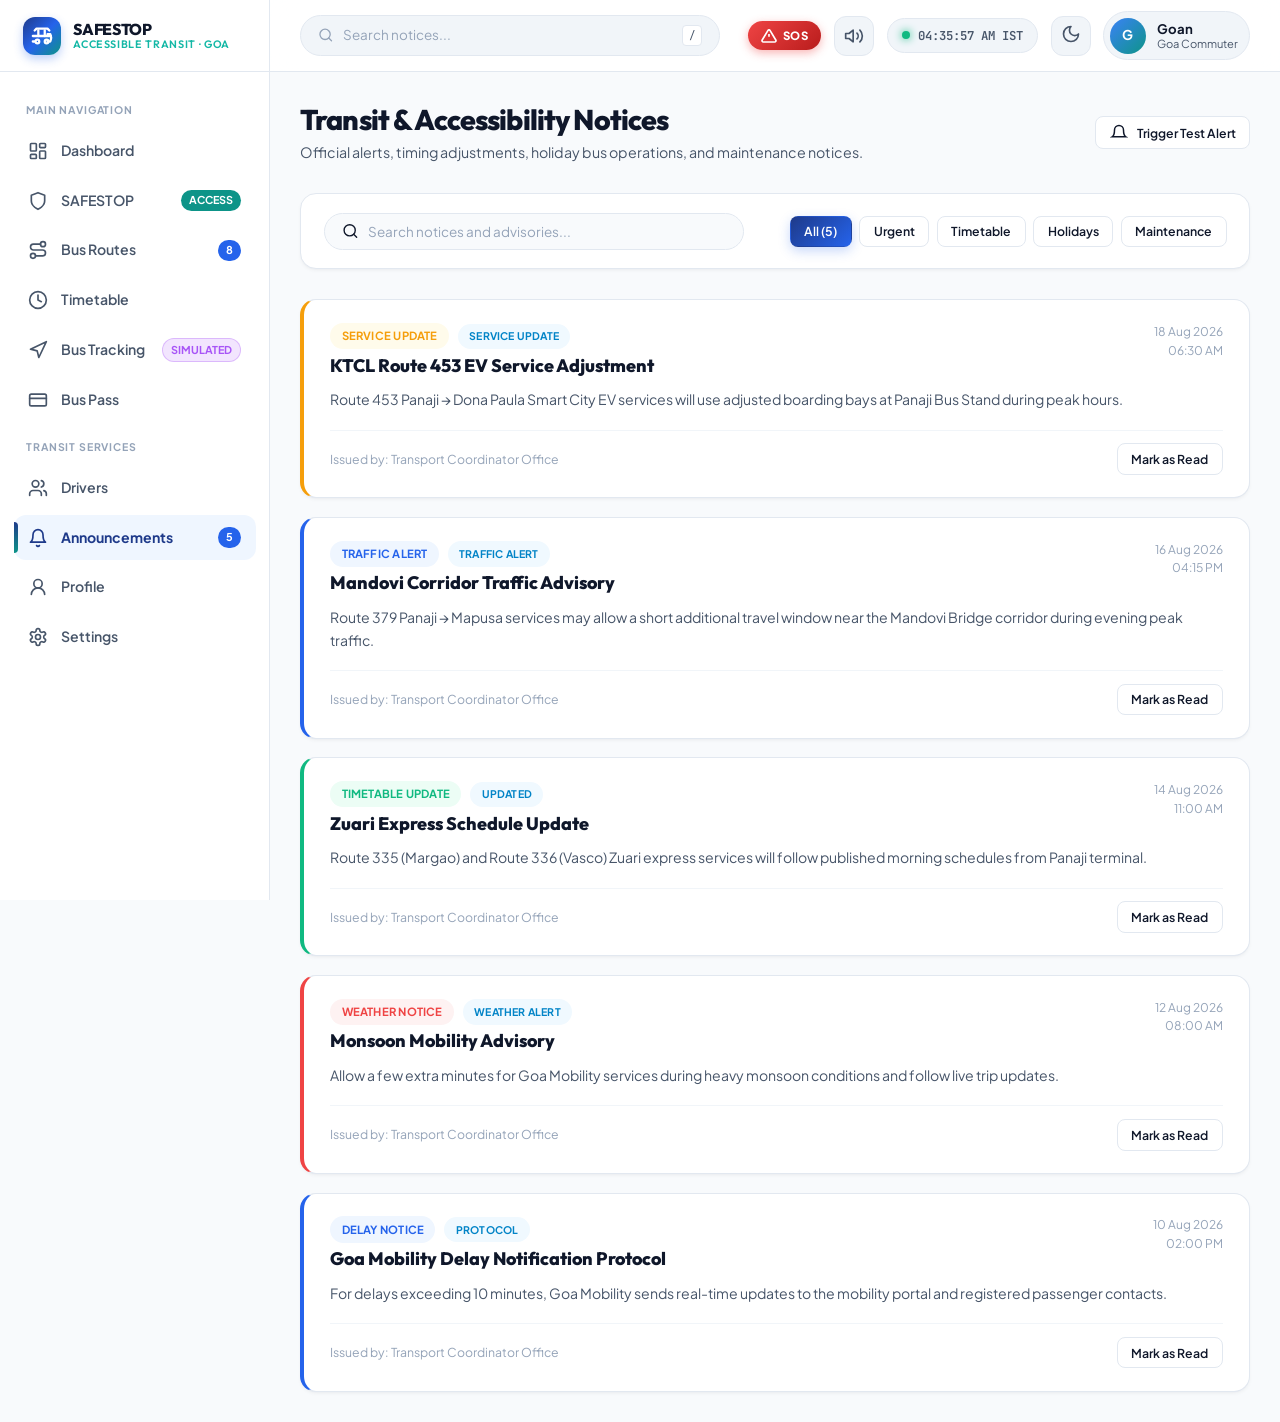
==== commit fea13374: "feat: finalize SAFESTOP demo experience" ====
--- a/announcements.html
+++ b/announcements.html
@@ -21,8 +21,8 @@
                         <svg xmlns="http://www.w3.org/2000/svg" width="22" height="22" viewBox="0 0 24 24" fill="none" stroke="currentColor" stroke-width="2.5" stroke-linecap="round" stroke-linejoin="round"><path d="M8 6v6"></path><path d="M15 6v6"></path><path d="M2 12h19.6"></path><path d="M18 18h3s.5-1.7.8-2.8c.1-.4.2-.8.2-1.2 0-.4-.1-.8-.2-1.2l-.8-2.8H18"></path><path d="M4 18H2"></path><path d="m4 6 2-2h12l2 2"></path><circle cx="7" cy="18" r="2"></circle><circle cx="17" cy="18" r="2"></circle></svg>
                     </div>
                     <div class="brand-text">
-                        <span class="brand-title">GOA MOBILITY</span>
-                        <span class="brand-subtitle">Smart Mobility</span>
+                        <span class="brand-title">SAFESTOP</span>
+                        <span class="brand-subtitle">Accessible Transit · Goa</span>
                     </div>
                 </a>
             </div>
@@ -49,8 +49,8 @@
                 </a>
                 <a href="tracking.html" class="nav-link">
                     <svg xmlns="http://www.w3.org/2000/svg" width="20" height="20" viewBox="0 0 24 24" fill="none" stroke="currentColor" stroke-width="2" stroke-linecap="round" stroke-linejoin="round"><polygon points="3 11 22 2 13 21 11 13 3 11"></polygon></svg>
-                    <span>Live Tracking</span>
-                    <span class="nav-badge live-pulse">LIVE</span>
+                    <span>Bus Tracking</span>
+                    <span class="nav-badge" style="background: rgba(168, 85, 247, 0.15); color: #a855f7; border: 1px solid rgba(168, 85, 247, 0.3);">SIMULATED</span>
                 </a>
                 <a href="bus-pass.html" class="nav-link">
                     <svg xmlns="http://www.w3.org/2000/svg" width="20" height="20" viewBox="0 0 24 24" fill="none" stroke="currentColor" stroke-width="2" stroke-linecap="round" stroke-linejoin="round"><rect width="20" height="14" x="2" y="5" rx="2"></rect><line x1="2" x2="22" y1="10" y2="10"></line></svg>
@@ -117,9 +117,9 @@
                         </span>
                     </button>
                     <a href="profile.html" class="header-profile-btn">
-                        <div class="avatar-circle header-student-avatar">PM</div>
+                        <div class="avatar-circle header-student-avatar">G</div>
                         <div class="profile-meta">
-                            <div class="profile-name header-student-name">Preyal Modi</div>
+                            <div class="profile-name header-student-name">Goan</div>
                             <div class="profile-role header-student-role">Goa Commuter</div>
                         </div>
                     </a>
--- a/css/style.css
+++ b/css/style.css
@@ -1098,54 +1098,158 @@
 }
 
 /* --------------------------------------------------------------------------
-   Seat Layout Heatmap Modal
+   Seat Layout Heatmap Modal — Realistic Bus Interior
    -------------------------------------------------------------------------- */
+.bus-interior-chassis {
+    background: var(--bg-surface);
+    border: 2px solid var(--border-color);
+    border-radius: 20px 20px 14px 14px;
+    padding: 0.85rem;
+    box-shadow: inset 0 0 15px rgba(0, 0, 0, 0.04), var(--shadow-sm);
+    position: relative;
+    max-width: 480px;
+    margin: 1rem auto;
+}
+
+.bus-front-header {
+    background: linear-gradient(135deg, #1e3a8a, #2563eb);
+    color: #ffffff;
+    padding: 0.45rem 0.85rem;
+    border-radius: 14px 14px 6px 6px;
+    font-size: 0.7rem;
+    font-weight: 800;
+    letter-spacing: 0.05em;
+    text-transform: uppercase;
+    display: flex;
+    align-items: center;
+    justify-content: center;
+    gap: 0.45rem;
+    margin-bottom: 0.75rem;
+    box-shadow: 0 2px 8px rgba(37, 99, 235, 0.25);
+}
+
+.bus-seat-deck {
+    background: var(--bg-base);
+    border: 1px solid var(--border-color);
+    border-radius: var(--radius-md);
+    padding: 0.85rem;
+}
+
+.bus-front-row {
+    display: flex;
+    align-items: center;
+    justify-content: space-between;
+    padding-bottom: 0.65rem;
+    margin-bottom: 0.65rem;
+    border-bottom: 1px dashed var(--border-color);
+    gap: 0.5rem;
+}
+
+.driver-cabin-card {
+    background: linear-gradient(135deg, #1e293b, #0f172a);
+    color: #38bdf8;
+    border: 1.5px solid #334155;
+    border-radius: var(--radius-sm);
+    padding: 0.35rem 0.65rem;
+    font-size: 0.7rem;
+    font-weight: 800;
+    display: flex;
+    align-items: center;
+    gap: 0.35rem;
+    letter-spacing: 0.04em;
+}
+
+.aisle-indicator-text {
+    font-size: 0.65rem;
+    font-weight: 700;
+    color: var(--text-muted);
+    font-family: var(--font-mono);
+}
+
+.staff-seats-group {
+    display: flex;
+    gap: 0.35rem;
+}
+
+.seat-box.staff-box {
+    background: var(--bg-muted);
+    color: var(--text-muted);
+    border: 1px solid var(--border-color);
+    width: 32px;
+    height: 32px;
+    font-size: 0.62rem;
+    cursor: default;
+}
+
+.seat-section-label {
+    font-size: 0.63rem;
+    font-weight: 800;
+    color: var(--text-muted);
+    letter-spacing: 0.05em;
+    text-transform: uppercase;
+    margin-bottom: 0.5rem;
+    text-align: center;
+}
+
 .bus-seat-grid {
     display: grid;
-    grid-template-columns: repeat(4, 1fr) 20px repeat(2, 1fr);
-    gap: 0.65rem;
-    max-width: 480px;
-    margin: 1.5rem auto;
-    padding: 1.5rem;
-    background: var(--bg-muted);
-    border-radius: var(--radius-lg);
-    border: 1px solid var(--border-color);
+    grid-template-columns: repeat(2, 36px) 24px repeat(2, 36px);
+    gap: 0.5rem 0.4rem;
+    justify-content: center;
+    margin: 0.5rem auto;
+    max-height: 320px;
+    overflow-y: auto;
+    padding: 0.5rem 0.25rem;
 }
 
 .seat-box {
-    width: 38px;
-    height: 42px;
-    border-radius: var(--radius-sm);
+    width: 36px;
+    height: 38px;
+    border-radius: 8px 8px 5px 5px;
     display: flex;
     flex-direction: column;
     align-items: center;
     justify-content: center;
-    font-size: 0.68rem;
-    font-weight: 700;
+    font-size: 0.7rem;
+    font-weight: 800;
     font-family: var(--font-mono);
     cursor: pointer;
     transition: all var(--transition-fast);
     border: 1.5px solid transparent;
     padding: 0;
     box-sizing: border-box;
+    position: relative;
+    box-shadow: inset 0 -3px 0 rgba(0, 0, 0, 0.15), var(--shadow-sm);
+}
+
+.seat-box::after {
+    content: '';
+    position: absolute;
+    top: 2px;
+    left: 4px;
+    right: 4px;
+    height: 3px;
+    background: rgba(255, 255, 255, 0.35);
+    border-radius: 2px;
 }
 
 .seat-box.occupied {
-    background-color: #ef4444;
+    background: linear-gradient(180deg, #ef4444 0%, #dc2626 100%);
     color: #ffffff;
-    border-color: #dc2626;
+    border-color: #b91c1c;
 }
 
 .seat-box.available {
-    background-color: #10b981;
+    background: linear-gradient(180deg, #10b981 0%, #059669 100%);
     color: #ffffff;
-    border-color: #059669;
+    border-color: #047857;
+    box-shadow: inset 0 -3px 0 rgba(0, 0, 0, 0.15), 0 0 6px rgba(16, 185, 129, 0.3);
 }
 
 .seat-box.reserved {
-    background-color: #8b5cf6;
+    background: linear-gradient(180deg, #8b5cf6 0%, #7c3aed 100%);
     color: #ffffff;
-    border-color: #7c3aed;
+    border-color: #6d28d9;
 }
 
 .seat-box.driver-seat {
@@ -1156,7 +1260,23 @@
 }
 
 .seat-aisle {
-    width: 20px;
+    width: 24px;
+    display: flex;
+    align-items: center;
+    justify-content: center;
+}
+
+.bus-rear-footer {
+    background: var(--bg-muted);
+    color: var(--text-muted);
+    border-top: 1px dashed var(--border-color);
+    padding: 0.35rem;
+    font-size: 0.63rem;
+    font-weight: 700;
+    text-align: center;
+    letter-spacing: 0.05em;
+    border-radius: 0 0 var(--radius-sm) var(--radius-sm);
+    margin-top: 0.5rem;
 }
 
 .stop-node-item {
